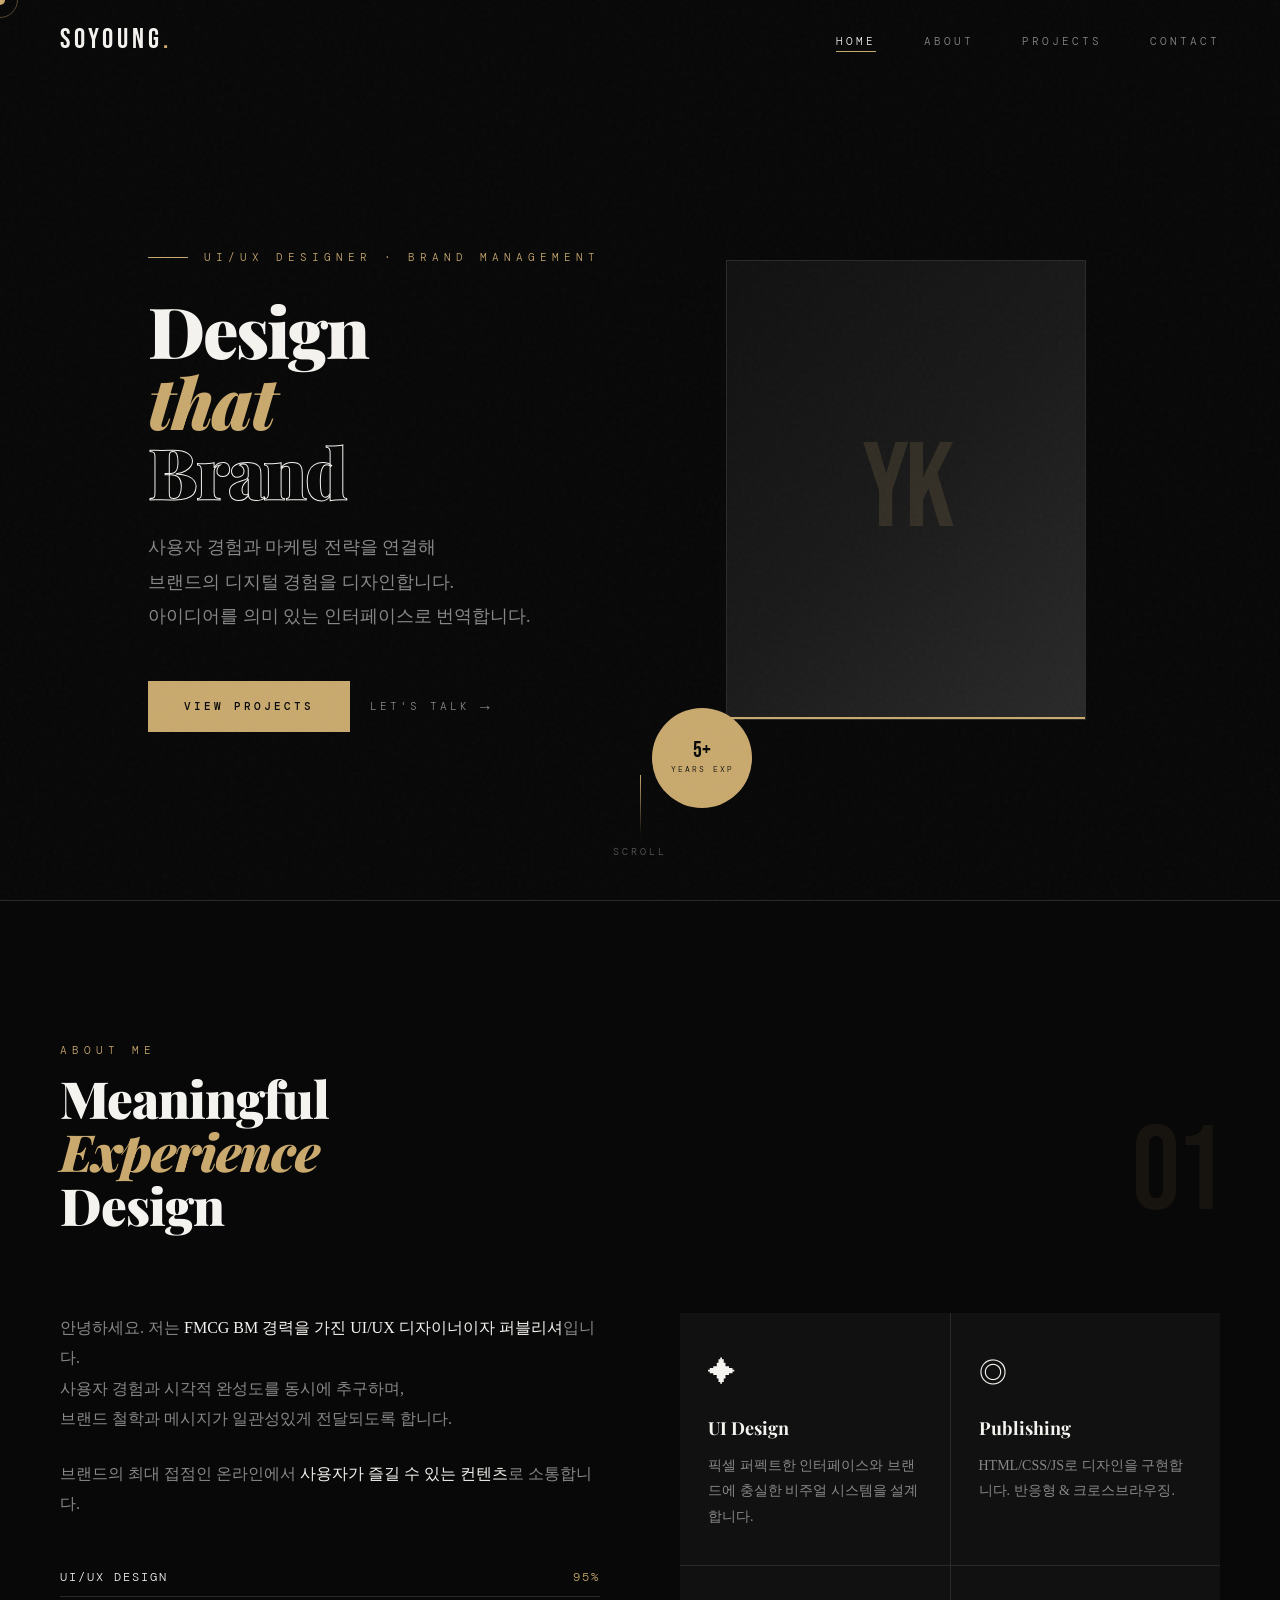
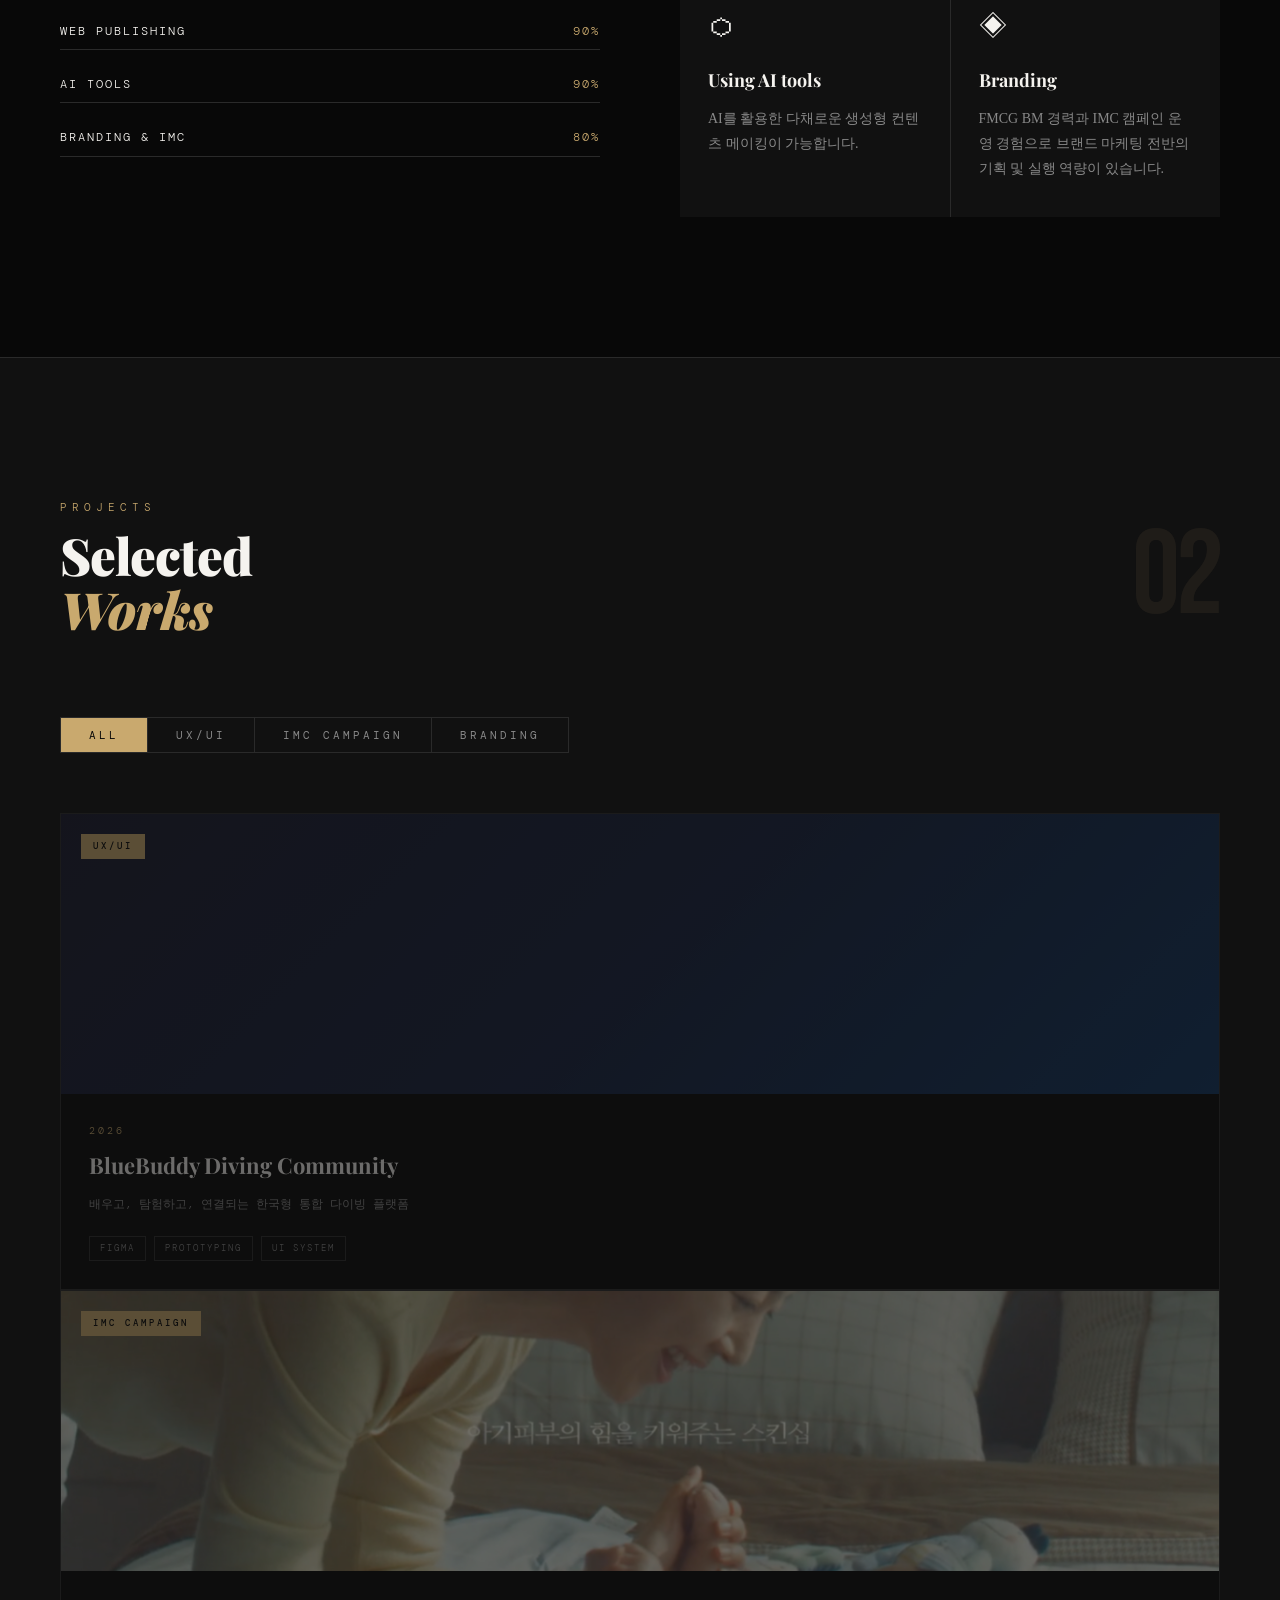
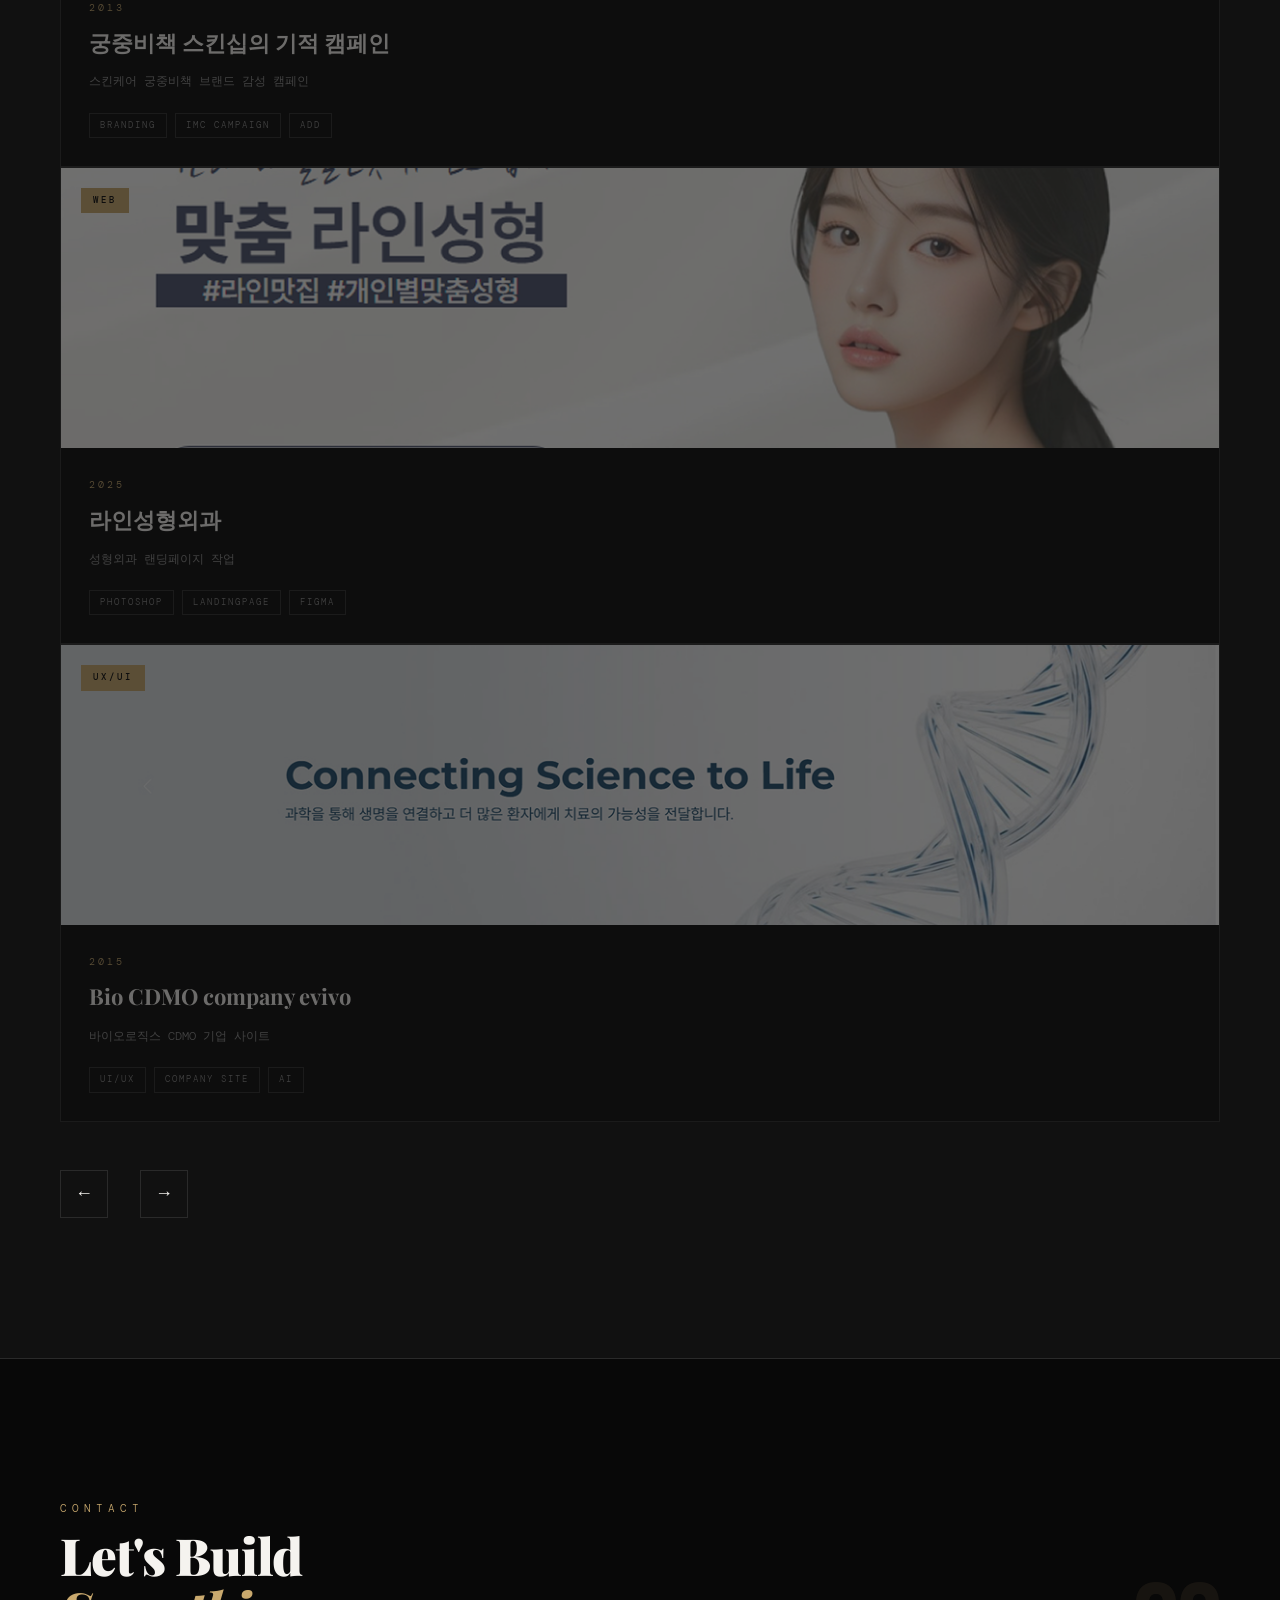
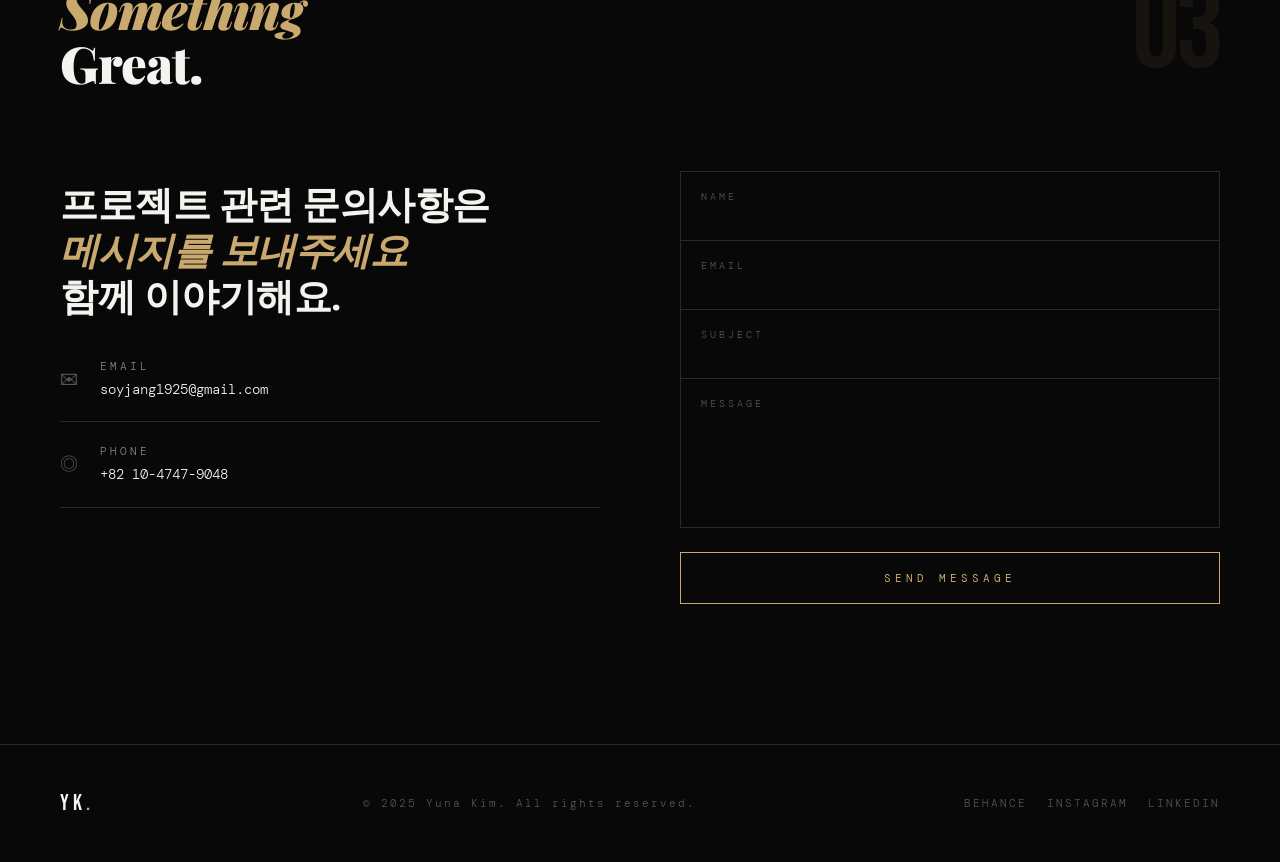
==== index.html @ e3d1dadc "revised" ====
<!DOCTYPE html>
<html lang="ko">
<head>
  <meta charset="UTF-8" />
  <meta name="viewport" content="width=device-width, initial-scale=1.0" />
  <meta name="description" content="UI/UX Designer & Publisher Portfolio — Crafting digital experiences with precision and intent." />
  <title>Soyoung — UI/UX Designer · Brand Manager</title>

  <!-- Fonts -->
  <link rel="preconnect" href="https://fonts.googleapis.com" />
  <link rel="preconnect" href="https://fonts.gstatic.com" crossorigin />
  <link href="https://fonts.googleapis.com/css2?family=Playfair+Display:ital,wght@0,400;0,700;0,900;1,400;1,700&family=DM+Mono:ital,wght@0,300;0,400;0,500;1,300&family=Bebas+Neue&display=swap" rel="stylesheet" />

  <!-- AOS -->
  <link rel="stylesheet" href="https://cdnjs.cloudflare.com/ajax/libs/aos/2.3.4/aos.css" />

  <!-- Swiper -->
  <link rel="stylesheet" href="https://cdnjs.cloudflare.com/ajax/libs/Swiper/11.0.5/swiper-bundle.min.css" />

  <!-- Style -->
  <link rel="stylesheet" href="assets/css/style.css" />
</head>
<body>

  <!-- Cursor -->
  <div class="cursor"></div>
  <div class="cursor-follower"></div>

  <!-- ══════════════════════ NAV ══════════════════════ -->
  <nav class="nav">
    <a href="#home" class="nav-logo">Soyoung<span>.</span></a>

    <ul class="nav-menu">
      <li><a href="#home"     class="nav-link active">Home</a></li>
      <li><a href="#about"    class="nav-link">About</a></li>
      <li><a href="#projects" class="nav-link">Projects</a></li>
      <li><a href="#contact"  class="nav-link">Contact</a></li>
    </ul>

    <button class="nav-toggle" aria-label="메뉴 열기">
      <span></span><span></span><span></span>
    </button>
  </nav>

  <!-- Mobile Nav -->
  <div class="nav-mobile">
    <a href="#home"     class="nav-link">Home</a>
    <a href="#about"    class="nav-link">About</a>
    <a href="#projects" class="nav-link">Projects</a>
    <a href="#contact"  class="nav-link">Contact</a>
  </div>

  <!-- ══════════════════════ HERO ══════════════════════ -->
  <section id="home">
    <div class="container">
      <div class="hero-inner">

        <!-- Copy -->
        <div class="hero-copy">
          <p class="hero-label">UI/UX Designer · Brand Management</p>
          <h1 class="hero-title">
            Design<br>
            <em>that</em><br>
            <span class="outline">Brand</span>
          </h1>
          <p class="hero-desc">
            사용자 경험과 마케팅 전략을 연결해<br>
            브랜드의 디지털 경험을 디자인합니다.<br>
            아이디어를 의미 있는 인터페이스로 번역합니다.
          </p>
          <div class="hero-cta">
            <a href="#projects" class="btn-primary">View Projects</a>
            <a href="#contact"  class="btn-secondary">
              Let's Talk <span class="arrow">→</span>
            </a>
          </div>
        </div>

        <!-- Visual -->
        <div class="hero-visual">
          <div class="hero-frame">
            <div class="hero-img-placeholder">
              YK
              <!-- 실제 사진 사용 시: <img src="assets/images/profile.jpg" alt="Profile"> -->
            </div>
          </div>

          <!-- Stat Card -->
          <!-- <div class="hero-stat">
            <div class="hero-stat-num">
              <span class="counter" data-count="80" data-suffix="+">0+</span>
            </div>
            <div class="hero-stat-label">Projects Done</div>
          </div> -->

          <!-- Badge -->
          <div class="hero-badge">
            <div class="hero-badge-inner">5+</div>
            <div class="hero-badge-sub">Years Exp</div>
          </div>
        </div>

      </div>
    </div>

    <!-- Scroll Indicator -->
    <div class="hero-scroll">
      <div class="scroll-line"></div>
      <span>Scroll</span>
    </div>
  </section>

  <!-- ══════════════════════ ABOUT ══════════════════════ -->
  <section id="about">
    <div class="container">

      <div class="section-header">
        <div>
          <p class="section-label">About Me</p>
          <h2 class="section-title">
            Meaningful<br><em>Experience</em><br>Design
          </h2>
        </div>
        <div class="section-num" aria-hidden="true">01</div>
      </div>

      <div class="about-grid">

        <!-- Text + Skills -->
        <div>
          <div class="about-text" data-aos="fade-up">
            <p>안녕하세요. 저는 <strong> FMCG BM 경력을 가진 UI/UX 디자이너이자 퍼블리셔</strong>입니다. <br>사용자 경험과 시각적 완성도를 동시에 추구하며, <br>브랜드 철학과 메시지가 일관성있게 전달되도록 합니다.</p>
            <p>브랜드의 최대 접점인 온라인에서 <strong>사용자가 즐길 수 있는 컨텐츠</strong>로 소통합니다.</p>
          </div>

          <div class="about-skills" data-aos="fade-up" data-aos-delay="100">
            <div class="skill-item">
              <div class="skill-head">
                <span>UI/UX Design</span>
                <span class="skill-pct">95%</span>
              </div>
              <div class="skill-bar"><div class="skill-fill" data-pct="95"></div></div>
            </div>
            <div class="skill-item">
              <div class="skill-head">
                <span>Web Publishing</span>
                <span class="skill-pct">90%</span>
              </div>
              <div class="skill-bar"><div class="skill-fill" data-pct="90"></div></div>
            </div>
            <div class="skill-item">
              <div class="skill-head">
                <span>AI tools</span>
                <span class="skill-pct">90%</span>
              </div>
              <div class="skill-bar"><div class="skill-fill" data-pct="88"></div></div>
            </div>
            <div class="skill-item">
              <div class="skill-head">
                <span>Branding & IMC</span>
                <span class="skill-pct">80%</span>
              </div>
              <div class="skill-bar"><div class="skill-fill" data-pct="80"></div></div>
            </div>
          </div>
        </div>

        <!-- Cards -->
        <div class="about-cards" data-aos="fade-up" data-aos-delay="200">
          <div class="about-card">
            <div class="about-card-icon">✦</div>
            <div class="about-card-title">UI Design</div>
            <div class="about-card-desc">픽셀 퍼펙트한 인터페이스와 브랜드에 충실한 비주얼 시스템을 설계합니다.</div>
          </div>
          <div class="about-card">
            <div class="about-card-icon">◎</div>
            <div class="about-card-title">Publishing</div>
            <div class="about-card-desc">HTML/CSS/JS로 디자인을 구현합니다. 반응형 & 크로스브라우징.</div>
          </div>
          <div class="about-card">
            <div class="about-card-icon">⬡</div>
            <div class="about-card-title">Using AI tools</div>
            <div class="about-card-desc">AI를 활용한 다채로운 생성형 컨텐츠 메이킹이 가능합니다.</div>
          </div>
          <div class="about-card">
            <div class="about-card-icon">◈</div>
            <div class="about-card-title">Branding</div>
            <div class="about-card-desc">FMCG BM 경력과 IMC 캠페인 운영 경험으로 브랜드 마케팅 전반의 기획 및 실행 역량이 있습니다.</div>
          </div>
        </div>

      </div>
    </div>
  </section>

  <!-- ══════════════════════ PROJECTS ══════════════════════ -->
  <section id="projects">
    <div class="container">

      <div class="section-header">
        <div>
          <p class="section-label">Projects</p>
          <h2 class="section-title">
            Selected<br><em>Works</em>
          </h2>
        </div>
        <div class="section-num" aria-hidden="true">02</div>
      </div>

      <!-- Filter -->
      <div class="projects-filter" data-aos="fade-up">
        <button class="filter-btn active" data-filter="all">All</button>
        <button class="filter-btn" data-filter="ux">UX/UI</button>
        <button class="filter-btn" data-filter="web">IMC Campaign</button>
        <button class="filter-btn" data-filter="brand">Branding</button>
      </div>

      <!-- Swiper -->
      <div class="swiper projects-swiper" data-aos="fade-up" data-aos-delay="100">
        <div class="swiper-wrapper">

          <!-- Project 1 -->
          <div class="swiper-slide">
            <div class="project-card" data-cat="ux">
              <div class="project-thumb">
                <div class="project-thumb-bg" style="background: linear-gradient(135deg, #1a1a2e 0%, #16213e 50%, #0f3460 100%);">
                  <img src="assets/images/image 56.jpg" alt="">
                </div>
                <span class="project-tag">UX/UI</span>
                <div class="project-overlay">
                  <a href="/Bluebuddy.html" class="project-view-btn">View Project</a>
                </div>
              </div>
              <div class="project-info">
                <div class="project-year">2026</div>
                <h3 class="project-title">BlueBuddy Diving Community </h3>
                <p class="project-desc">배우고, 탐험하고, 연결되는 한국형 통합 다이빙 플랫폼</p>
                <div class="project-tags">
                  <span class="project-tech">Figma</span>
                  <span class="project-tech">Prototyping</span>
                  <span class="project-tech">UI System</span>
                </div>
              </div>
            </div>
          </div>

          <!-- Project 2 -->
          <div class="swiper-slide">
            <div class="project-card" data-cat="web">
              <div class="project-thumb">
                <div class="project-thumb-bg" style="background: linear-gradient(135deg, #1a0a00 0%, #3d1a00 50%, #6b3600 100%);">
                  <img src="assets/images/image 57.jpg" alt="">
                </div>
                <span class="project-tag">IMC Campaign</span>
                <div class="project-overlay">
                  <a href="/project-imc.html" class="project-view-btn">View Project</a>
                </div>
              </div>
              <div class="project-info">
                <div class="project-year">2013</div>
                <h3 class="project-title">궁중비책 스킨십의 기적 캠페인</h3>
                <p class="project-desc">스킨케어 궁중비책 브랜드 감성 캠페인</p>
                <div class="project-tags">
                  <span class="project-tech">Branding</span>
                  <span class="project-tech">IMC Campaign</span>
                  <span class="project-tech">ADD</span>
                </div>
              </div>
            </div>
          </div>

          <!-- Project 3 -->
          <div class="swiper-slide">
            <div class="project-card" data-cat="brand">
              <div class="project-thumb">
                <div class="project-thumb-bg" style="background: linear-gradient(135deg, #0a1a0a 0%, #1a3a1a 50%, #2d5a2d 100%);">
                  <img src="/assets/images/og img.jpg" alt="linepsurgery">
                </div>
                <span class="project-tag">web</span>
                <div class="project-overlay">
                  <a href="#" class="project-view-btn">View Project</a>
                </div>
              </div>
              <div class="project-info">
                <div class="project-year">2025</div>
                <h3 class="project-title">라인성형외과</h3>
                <p class="project-desc">성형외과 랜딩페이지 작업</p>
                <div class="project-tags">
                  <span class="project-tech">Photoshop</span>
                  <span class="project-tech">Landingpage</span>
                  <span class="project-tech">Figma</span>
                </div>
              </div>
            </div>
          </div>

          <!-- Project 4 -->
          <div class="swiper-slide">
            <div class="project-card" data-cat="ux">
              <div class="project-thumb">
                <div class="project-thumb-bg" style="background: linear-gradient(135deg, #1a001a 0%, #3a003a 50%, #5c005c 100%);">
                  <img src="/assets/images/image 58.jpg" alt="bioevivo">
                </div>
                <span class="project-tag">UX/UI</span>
                <div class="project-overlay">
                  <a href="/Bioevivo.html" class="project-view-btn">View Project</a>
                </div>
              </div>
              <div class="project-info">
                <div class="project-year">2015</div>
                <h3 class="project-title">Bio CDMO company evivo</h3>
                <p class="project-desc">바이오로직스 CDMO 기업 사이트</p>
                <div class="project-tags">
                  <span class="project-tech">UI/UX</span>
                  <span class="project-tech">Company site</span>
                  <span class="project-tech">AI</span>
                </div>
              </div>
            </div>
          </div>

        </div><!-- /.swiper-wrapper -->
      </div><!-- /.swiper -->

      <!-- Controls -->
      <div class="swiper-controls" data-aos="fade-up">
        <button class="swiper-btn" id="swiper-prev" aria-label="이전">←</button>
        <div class="swiper-pagination-custom"></div>
        <button class="swiper-btn" id="swiper-next" aria-label="다음">→</button>
      </div>

    </div>
  </section>

  <!-- ══════════════════════ CONTACT ══════════════════════ -->
  <section id="contact">
    <div class="container">

      <div class="section-header">
        <div>
          <p class="section-label">Contact</p>
          <h2 class="section-title">
            Let's Build<br><em>Something</em><br>Great.
          </h2>
        </div>
        <div class="section-num" aria-hidden="true">03</div>
      </div>

      <div class="contact-grid">

        <!-- Info -->
        <div class="contact-info" data-aos="fade-up">
          <p class="contact-quote">
            프로젝트 관련 문의사항은<br>
            <em>메시지를 보내주세요</em><br>
            함께 이야기해요. 
          </p>

          <div class="contact-links">
            <a href="mailto:hello@yunakim.kr" class="contact-link-item">
              <span class="contact-link-icon">✉</span>
              <div>
                <div class="contact-link-label">Email</div>
                <div class="contact-link-val">soyjang1925@gmail.com</div>
              </div>
            </a>
            <a href="tel:+821012345678" class="contact-link-item">
              <span class="contact-link-icon">◎</span>
              <div>
                <div class="contact-link-label">Phone</div>
                <div class="contact-link-val">+82 10-4747-9048</div>
              </div>
            </a>
            <!-- <a href="#" class="contact-link-item">
              <span class="contact-link-icon">◈</span>
              <div>
                <div class="contact-link-label">Behance</div>
                <div class="contact-link-val">behance.net/yunakim</div>
              </div>
            </a>
            <a href="#" class="contact-link-item">
              <span class="contact-link-icon">✦</span>
              <div>
                <div class="contact-link-label">LinkedIn</div>
                <div class="contact-link-val">linkedin.com/in/yunakim</div>
              </div>
            </a> -->
          </div>
        </div>

        <!-- Form -->
        <div data-aos="fade-up" data-aos-delay="150">
          <form id="contact-form" class="contact-form" novalidate>
            <div class="form-group">
              <input type="text" id="name" placeholder=" " required />
              <label for="name">Name</label>
            </div>
            <div class="form-group">
              <input type="email" id="email" placeholder=" " required />
              <label for="email">Email</label>
            </div>
            <div class="form-group">
              <input type="text" id="subject" placeholder=" " />
              <label for="subject">Subject</label>
            </div>
            <div class="form-group" style="border-bottom: 1px solid var(--gray);">
              <textarea id="message" placeholder=" " required></textarea>
              <label for="message">Message</label>
            </div>
            <div class="form-submit">
              <button type="submit" class="btn-submit">
                <span>Send Message</span>
              </button>
            </div>
          </form>
        </div>

      </div>
    </div>
  </section>

  <!-- ══════════════════════ FOOTER ══════════════════════ -->
  <footer>
    <div class="footer-logo">YK<span>.</span></div>
    <p class="footer-copy">© 2025 Yuna Kim. All rights reserved.</p>
    <div class="footer-sns">
      <a href="#">Behance</a>
      <a href="#">Instagram</a>
      <a href="#">LinkedIn</a>
    </div>
  </footer>

  <!-- ── Scripts ── -->
  <!-- jQuery -->
  <script src="https://cdnjs.cloudflare.com/ajax/libs/jquery/3.7.1/jquery.min.js"></script>
  <!-- GSAP -->
  <script src="https://cdnjs.cloudflare.com/ajax/libs/gsap/3.12.5/gsap.min.js"></script>
  <script src="https://cdnjs.cloudflare.com/ajax/libs/gsap/3.12.5/ScrollTrigger.min.js"></script>
  <!-- Swiper -->
  <script src="https://cdnjs.cloudflare.com/ajax/libs/Swiper/11.0.5/swiper-bundle.min.js"></script>
  <!-- AOS -->
  <script src="https://cdnjs.cloudflare.com/ajax/libs/aos/2.3.4/aos.js"></script>
  <!-- Main JS -->
  <script src="assets/js/main.js"></script>

</body>
</html>
---- assets/css/style.css ----
/* ================================================
   PORTFOLIO - UI/UX Designer Publisher
   Black Theme | Dark Luxury Aesthetic
   ================================================ */

@import url('https://fonts.googleapis.com/css2?family=Playfair+Display:ital,wght@0,400;0,700;0,900;1,400;1,700&family=DM+Mono:ital,wght@0,300;0,400;0,500;1,300&family=Bebas+Neue&display=swap');

/* ── CSS Variables ── */
:root {
  --black:     #080808;
  --black2:    #111111;
  --black3:    #1a1a1a;
  --gray:      #2a2a2a;
  --gray-mid:  #555555;
  --gray-light:#888888;
  --white:     #f5f3ef;
  --cream:     #e8e2d9;
  --gold:      #c9a96e;
  --gold-dim:  #8a6f45;
  --red:       #c0392b;

  --font-display: 'Bebas Neue', sans-serif;
  --font-serif:   'Playfair Display', serif;
  --font-mono:    'DM Mono', monospace;
  --font-pretendard: 'Pretendard', serif;

  --nav-h:     80px;
  --ease:      cubic-bezier(0.16, 1, 0.3, 1);
  --ease-fast: cubic-bezier(0.4, 0, 0.2, 1);
}

/* ── Reset ── */
*, *::before, *::after { box-sizing: border-box; margin: 0; padding: 0; }
html { scroll-behavior: smooth; font-size: 16px; }
body {
  background: var(--black);
  color: var(--white);
  font-family: var(--font-mono);
  font-weight: 300;
  line-height: 1.7;
  overflow-x: hidden;
  cursor: none;
}
a { text-decoration: none; color: inherit; }
img { display: block; max-width: 100%; }
ul { list-style: none; }

/* ── Custom Cursor ── */
.cursor {
  position: fixed;
  top: 0; left: 0;
  width: 10px; height: 10px;
  background: var(--gold);
  border-radius: 50%;
  pointer-events: none;
  z-index: 9999;
  transform: translate(-50%, -50%);
  transition: transform 0.1s, width 0.3s var(--ease), height 0.3s var(--ease), background 0.3s;
}
.cursor-follower {
  position: fixed;
  top: 0; left: 0;
  width: 36px; height: 36px;
  border: 1px solid rgba(201,169,110,0.4);
  border-radius: 50%;
  pointer-events: none;
  z-index: 9998;
  transform: translate(-50%, -50%);
  transition: transform 0.18s var(--ease), width 0.3s var(--ease), height 0.3s var(--ease);
}
.cursor.expanded { width: 20px; height: 20px; background: var(--gold); mix-blend-mode: difference; }
.cursor-follower.expanded { width: 60px; height: 60px; border-color: var(--gold); }

/* ── Noise Texture Overlay ── */
body::before {
  content: '';
  position: fixed;
  inset: 0;
  background-image: url("data:image/svg+xml,%3Csvg viewBox='0 0 256 256' xmlns='http://www.w3.org/2000/svg'%3E%3Cfilter id='noise'%3E%3CfeTurbulence type='fractalNoise' baseFrequency='0.9' numOctaves='4' stitchTiles='stitch'/%3E%3C/filter%3E%3Crect width='100%25' height='100%25' filter='url(%23noise)' opacity='1'/%3E%3C/svg%3E");
  opacity: 0.025;
  pointer-events: none;
  z-index: 9997;
}

/* ── Scrollbar ── */
::-webkit-scrollbar { width: 3px; }
::-webkit-scrollbar-track { background: var(--black); }
::-webkit-scrollbar-thumb { background: var(--gold-dim); }

/* ============================
   NAVIGATION
   ============================ */
.nav {
  position: fixed;
  top: 0; left: 0; right: 0;
  height: var(--nav-h);
  display: flex;
  align-items: center;
  justify-content: space-between;
  padding: 0 60px;
  z-index: 1000;
  transition: background 0.4s, border-color 0.4s;
}
.nav.scrolled {
  background: rgba(8,8,8,0.92);
  border-bottom: 1px solid var(--gray);
  backdrop-filter: blur(12px);
}
.nav-logo {
  font-family: var(--font-display);
  font-size: 28px;
  letter-spacing: 4px;
  color: var(--white);
  transition: color 0.3s;
}
.nav-logo span { color: var(--gold); }
.nav-logo:hover { color: var(--gold); }

.nav-menu {
  display: flex;
  gap: 48px;
  align-items: center;
}
.nav-link {
  font-family: var(--font-mono);
  font-size: 11px;
  letter-spacing: 3px;
  text-transform: uppercase;
  color: var(--gray-light);
  position: relative;
  transition: color 0.3s;
}
.nav-link::after {
  content: '';
  position: absolute;
  bottom: -4px; left: 0;
  width: 0; height: 1px;
  background: var(--gold);
  transition: width 0.3s var(--ease);
}
.nav-link:hover, .nav-link.active { color: var(--white); }
.nav-link:hover::after, .nav-link.active::after { width: 100%; }

.nav-toggle {
  display: none;
  flex-direction: column;
  gap: 5px;
  cursor: none;
  padding: 8px;
}
.nav-toggle span {
  display: block;
  width: 28px; height: 1px;
  background: var(--white);
  transition: all 0.3s var(--ease);
}
.nav-toggle.open span:nth-child(1) { transform: rotate(45deg) translate(4px, 4px); }
.nav-toggle.open span:nth-child(2) { opacity: 0; transform: scaleX(0); }
.nav-toggle.open span:nth-child(3) { transform: rotate(-45deg) translate(4px, -4px); }

.nav-mobile {
  display: none;
  position: fixed;
  inset: 0;
  background: var(--black);
  z-index: 999;
  flex-direction: column;
  align-items: center;
  justify-content: center;
  gap: 48px;
}
.nav-mobile.open { display: flex; }
.nav-mobile .nav-link {
  font-family: var(--font-display);
  font-size: 48px;
  letter-spacing: 6px;
  color: var(--white);
}
.nav-mobile .nav-link:hover { color: var(--gold); }
.nav-mobile .nav-link::after { height: 2px; }

/* ============================
   SECTION BASE
   ============================ */
section { position: relative; overflow: hidden; }
.container { max-width: 1280px; margin: 0 auto; padding: 0 60px; }

/* ============================
   HERO
   ============================ */
#home {
  min-height: 100vh;
  display: flex;
  align-items: center;
  background: var(--black);
  padding-top: var(--nav-h);
}
.hero-inner {
  display: grid;
  grid-template-columns: 1fr 1fr;
  gap: 80px;
  align-items: center;
  width: 100%;
}
.hero-label {
  font-size: 11px;
  letter-spacing: 5px;
  text-transform: uppercase;
  color: var(--gold);
  margin-bottom: 28px;
  display: flex;
  align-items: center;
  gap: 16px;
}
.hero-label::before {
  content: '';
  display: block;
  width: 40px; height: 1px;
  background: var(--gold);
}
.hero-title {
  font-family: var(--font-serif);
  font-size: clamp(52px, 5.5vw, 88px);
  font-weight: 900;
  line-height: 1.0;
  margin-bottom: 24px;
  letter-spacing: -2px;
}
.hero-title em {
  font-style: italic;
  color: var(--gold);
}
.hero-title .outline {
  -webkit-text-stroke: 1px var(--white);
  color: transparent;
}
.hero-desc {
  font-size: 18px;
  line-height: 1.9;
  color: var(--gray-light);
  margin-bottom: 48px;
  max-width: 420px;
  font-family: pretendard;
}
.hero-cta {
  display: flex;
  gap: 20px;
  align-items: center;
}
.btn-primary {
  display: inline-flex;
  align-items: center;
  gap: 10px;
  padding: 16px 36px;
  background: var(--gold);
  color: var(--black);
  font-family: var(--font-mono);
  font-size: 11px;
  letter-spacing: 3px;
  text-transform: uppercase;
  font-weight: 500;
  transition: background 0.3s, transform 0.3s var(--ease);
}
.btn-primary:hover { background: var(--cream); transform: translateY(-2px); }
.btn-secondary {
  display: inline-flex;
  align-items: center;
  gap: 10px;
  font-family: var(--font-mono);
  font-size: 11px;
  letter-spacing: 3px;
  text-transform: uppercase;
  color: var(--gray-light);
  transition: color 0.3s;
}
.btn-secondary:hover { color: var(--gold); }
.btn-secondary .arrow { font-size: 16px; transition: transform 0.3s var(--ease); }
.btn-secondary:hover .arrow { transform: translateX(6px); }

/* Hero Visual */
.hero-visual {
  position: relative;
  height: 580px;
  display: flex;
  align-items: center;
  justify-content: center;
}
.hero-frame {
  position: relative;
  width: 360px; height: 460px;
  border: 1px solid var(--gray);
}
.hero-frame::before {
  content: '';
  position: absolute;
  top: -12px; right: -12px;
  bottom: 12px; left: 12px;
  border: 1px solid var(--gold-dim);
  z-index: -1;
}
.hero-img-placeholder {
  width: 100%; height: 100%;
  background: linear-gradient(135deg, var(--black2) 0%, var(--black3) 50%, var(--gray) 100%);
  display: flex;
  align-items: center;
  justify-content: center;
  font-family: var(--font-display);
  font-size: 120px;
  letter-spacing: -4px;
  color: rgba(201,169,110,0.15);
  overflow: hidden;
  position: relative;
}
.hero-img-placeholder::after {
  content: '';
  position: absolute;
  bottom: 0; left: 0; right: 0;
  height: 2px;
  background: var(--gold);
}
.hero-badge {
  position: absolute;
  bottom: -28px; left: -28px;
  width: 100px; height: 100px;
  border-radius: 50%;
  background: var(--gold);
  display: flex;
  align-items: center;
  justify-content: center;
  flex-direction: column;
  text-align: center;
  animation: spin 15s linear infinite;
}
.hero-badge-inner {
  font-family: var(--font-display);
  font-size: 22px;
  color: var(--black);
  line-height: 1.1;
}
.hero-badge-sub {
  font-size: 8px;
  letter-spacing: 2px;
  color: var(--black);
  text-transform: uppercase;
  font-family: var(--font-mono);
}
@keyframes spin { to { transform: rotate(360deg); } }

.hero-stat {
  position: absolute;
  top: 40px; right: -30px;
  background: var(--black2);
  border: 1px solid var(--gray);
  padding: 20px 24px;
}
.hero-stat-num {
  font-family: var(--font-display);
  font-size: 36px;
  color: var(--gold);
  line-height: 1;
}
.hero-stat-label {
  font-size: 10px;
  letter-spacing: 2px;
  color: var(--gray-light);
  text-transform: uppercase;
}

.hero-scroll {
  position: absolute;
  bottom: 40px; left: 50%;
  transform: translateX(-50%);
  display: flex;
  flex-direction: column;
  align-items: center;
  gap: 8px;
  font-size: 10px;
  letter-spacing: 3px;
  text-transform: uppercase;
  color: var(--gray-mid);
}
.scroll-line {
  width: 1px; height: 60px;
  background: linear-gradient(to bottom, var(--gold), transparent);
  animation: scrollAnim 1.8s ease-in-out infinite;
}
@keyframes scrollAnim { 0%,100%{opacity:0.2;transform:scaleY(0.5) translateY(-10px)} 50%{opacity:1;transform:scaleY(1) translateY(0)} }

/* ============================
   ABOUT
   ============================ */
#about {
  padding: 140px 0;
  background: var(--black);
  border-top: 1px solid var(--gray);
}
.section-header {
  display: flex;
  align-items: flex-end;
  justify-content: space-between;
  margin-bottom: 80px;
}
.section-label {
  font-size: 11px;
  letter-spacing: 5px;
  text-transform: uppercase;
  color: var(--gold);
  margin-bottom: 12px;
}
.section-title {
  font-family: var(--font-serif);
  font-size: clamp(40px, 4vw, 64px);
  font-weight: 900;
  line-height: 1.05;
  letter-spacing: -1px;
}
.section-title em { font-style: italic; color: var(--gold); }
.section-num {
  font-family: var(--font-display);
  font-size: 120px;
  line-height: 1;
  color: rgba(201,169,110,0.08);
  letter-spacing: -4px;
  user-select: none;
}

.about-grid {
  display: grid;
  grid-template-columns: 1fr 1fr;
  gap: 80px;
  align-items: start;
}
.about-text p {
  font-size: 16px;
  line-height: 1.9;
  color: var(--gray-light);
  margin-bottom: 24px;
  font-family: var(--font-pretendard);
}
.about-text p strong { color: var(--white); font-weight: 400; }

.about-skills {
  margin-top: 48px;
}
.skill-item {
  margin-bottom: 24px;
}
.skill-head {
  display: flex;
  justify-content: space-between;
  margin-bottom: 8px;
  font-size: 12px;
  letter-spacing: 2px;
  text-transform: uppercase;
}
.skill-pct { color: var(--gold); }
.skill-bar {
  height: 1px;
  background: var(--gray);
  position: relative;
}
.skill-fill {
  position: absolute;
  top: 0; left: 0; height: 100%;
  background: var(--gold);
  width: 0;
  transition: width 1.2s var(--ease);
}

.about-cards {
  display: grid;
  grid-template-columns: 1fr 1fr;
  gap: 1px;
  background: var(--gray);
}
.about-card {
  background: var(--black2);
  padding: 36px 28px;
  transition: background 0.3s;
}
.about-card:hover { background: var(--black3); }
.about-card-icon {
  font-size: 28px;
  margin-bottom: 16px;
}
.about-card-title {
  font-family: var(--font-serif);
  font-size: 18px;
  font-weight: 700;
  margin-bottom: 10px;
  color: var(--white);
}
.about-card-desc {
  font-size: 14px;
  color: var(--gray-light);
  line-height: 1.8;
  font-family: pretendard;
}

/* ============================
   PROJECTS
   ============================ */
#projects {
  padding: 140px 0;
  background: var(--black2);
  border-top: 1px solid var(--gray);
}
.projects-filter {
  display: flex;
  gap: 0;
  margin-bottom: 60px;
  border: 1px solid var(--gray);
  width: fit-content;
}
.filter-btn {
  padding: 10px 28px;
  font-family: var(--font-mono);
  font-size: 11px;
  letter-spacing: 3px;
  text-transform: uppercase;
  color: var(--gray-light);
  background: transparent;
  border: none;
  cursor: none;
  transition: all 0.3s;
  border-right: 1px solid var(--gray);
}
.filter-btn:last-child { border-right: none; }
.filter-btn:hover { color: var(--white); background: var(--black3); }
.filter-btn.active { background: var(--gold); color: var(--black); }

/* Swiper Projects */
.projects-swiper {
  overflow: visible !important;
}
.swiper-slide {
  opacity: 0.4;
  transition: opacity 0.5s;
}
.swiper-slide-active,
.swiper-slide-next {
  opacity: 1;
}
.project-card {
  background: var(--black);
  border: 1px solid var(--gray);
  overflow: hidden;
  position: relative;
  /* group: true; */
}
.project-thumb {
  height: 280px;
  position: relative;
  overflow: hidden;
}
.project-thumb-bg {
  width: 100%; height: 100%;
  transition: transform 0.8s var(--ease);
  display: flex;
  align-items: center;
  justify-content: center;
  font-family: var(--font-display);
  font-size: 80px;
  letter-spacing: -2px;
}
.project-card:hover .project-thumb-bg { transform: scale(1.06); }

.project-tag {
  position: absolute;
  top: 20px; left: 20px;
  background: var(--gold);
  color: var(--black);
  font-size: 9px;
  letter-spacing: 3px;
  text-transform: uppercase;
  padding: 5px 12px;
  font-family: var(--font-mono);
  font-weight: 500;
}
.project-overlay {
  position: absolute;
  inset: 0;
  background: rgba(8,8,8,0.85);
  display: flex;
  align-items: center;
  justify-content: center;
  opacity: 0;
  transition: opacity 0.4s;
}
.project-card:hover .project-overlay { opacity: 1; }
.project-view-btn {
  border: 1px solid var(--gold);
  padding: 12px 28px;
  font-size: 10px;
  letter-spacing: 3px;
  text-transform: uppercase;
  color: var(--gold);
  font-family: var(--font-mono);
  transition: all 0.3s;
}
.project-view-btn:hover { background: var(--gold); color: var(--black); }

.project-info {
  padding: 28px;
}
.project-year {
  font-size: 10px;
  letter-spacing: 3px;
  color: var(--gold);
  text-transform: uppercase;
  margin-bottom: 8px;
}
.project-title {
  font-family: var(--font-serif);
  font-size: 22px;
  font-weight: 700;
  margin-bottom: 10px;
  color: var(--white);
}
.project-desc {
  font-size: 12px;
  color: var(--gray-light);
  line-height: 1.8;
  margin-bottom: 20px;
}
.project-tags {
  display: flex;
  gap: 8px;
  flex-wrap: wrap;
}
.project-tech {
  font-size: 9px;
  letter-spacing: 2px;
  text-transform: uppercase;
  padding: 4px 10px;
  border: 1px solid var(--gray);
  color: var(--gray-light);
  font-family: var(--font-mono);
}

/* Swiper Nav */
.swiper-controls {
  display: flex;
  align-items: center;
  gap: 16px;
  margin-top: 48px;
}
.swiper-btn {
  width: 48px; height: 48px;
  border: 1px solid var(--gray);
  background: transparent;
  color: var(--white);
  font-size: 18px;
  display: flex;
  align-items: center;
  justify-content: center;
  cursor: none;
  transition: all 0.3s;
}
.swiper-btn:hover { border-color: var(--gold); color: var(--gold); background: rgba(201,169,110,0.08); }
.swiper-pagination-custom {
  font-family: var(--font-mono);
  font-size: 12px;
  color: var(--gray-light);
}
.swiper-pagination-custom .cur { color: var(--gold); }

/* ============================
   CONTACT
   ============================ */
#contact {
  padding: 140px 0;
  background: var(--black);
  border-top: 1px solid var(--gray);
}
.contact-grid {
  display: grid;
  grid-template-columns: 1fr 1fr;
  gap: 80px;
  align-items: start;
}
.contact-info {
  padding-top: 8px;
}
.contact-quote {
  font-family: var(--font-serif);
  font-size: clamp(28px, 3vw, 44px);
  font-weight: 700;
  line-height: 1.2;
  letter-spacing: -0.5px;
  margin-bottom: 40px;
}
.contact-quote em { font-style: italic; color: var(--gold); }
.contact-links {
  display: flex;
  flex-direction: column;
  gap: 20px;
}
.contact-link-item {
  display: flex;
  align-items: center;
  gap: 16px;
  padding-bottom: 20px;
  border-bottom: 1px solid var(--gray);
  transition: all 0.3s;
}
.contact-link-item:hover { padding-left: 8px; }
.contact-link-item:hover .contact-link-icon { color: var(--gold); }
.contact-link-icon {
  font-size: 18px;
  color: var(--gray-mid);
  transition: color 0.3s;
  width: 24px;
}
.contact-link-label {
  font-size: 11px;
  letter-spacing: 3px;
  text-transform: uppercase;
  color: var(--gray-light);
  margin-bottom: 2px;
}
.contact-link-val {
  font-size: 14px;
  color: var(--white);
}

/* Form */
.contact-form {
  display: flex;
  flex-direction: column;
  gap: 0;
}
.form-group {
  position: relative;
  border: 1px solid var(--gray);
  border-bottom: none;
}
.form-group:last-of-type { border-bottom: 1px solid var(--gray); }
.form-group label {
  position: absolute;
  top: 16px; left: 20px;
  font-size: 10px;
  letter-spacing: 3px;
  text-transform: uppercase;
  color: var(--gray-mid);
  font-family: var(--font-mono);
  pointer-events: none;
  transition: all 0.3s;
}
.form-group input,
.form-group textarea {
  width: 100%;
  padding: 36px 20px 14px;
  background: transparent;
  border: none;
  outline: none;
  color: var(--white);
  font-family: var(--font-mono);
  font-size: 14px;
  font-weight: 300;
  resize: none;
}
.form-group textarea { min-height: 140px; }
.form-group input:focus ~ label,
.form-group input:not(:placeholder-shown) ~ label,
.form-group textarea:focus ~ label,
.form-group textarea:not(:placeholder-shown) ~ label {
  top: 10px;
  font-size: 9px;
  color: var(--gold);
}
.form-group::after {
  content: '';
  position: absolute;
  bottom: 0; left: 0;
  width: 0; height: 1px;
  background: var(--gold);
  transition: width 0.4s var(--ease);
}
.form-group:focus-within::after { width: 100%; }

.form-submit {
  margin-top: 24px;
}
.btn-submit {
  width: 100%;
  padding: 18px;
  background: transparent;
  border: 1px solid var(--gold);
  color: var(--gold);
  font-family: var(--font-mono);
  font-size: 11px;
  letter-spacing: 4px;
  text-transform: uppercase;
  cursor: none;
  transition: all 0.3s var(--ease);
  position: relative;
  overflow: hidden;
}
.btn-submit::before {
  content: '';
  position: absolute;
  inset: 0;
  background: var(--gold);
  transform: scaleX(0);
  transform-origin: left;
  transition: transform 0.4s var(--ease);
  z-index: 0;
}
.btn-submit span { position: relative; z-index: 1; transition: color 0.4s; }
.btn-submit:hover::before { transform: scaleX(1); }
.btn-submit:hover span { color: var(--black); }

/* ============================
   FOOTER
   ============================ */
footer {
  border-top: 1px solid var(--gray);
  padding: 40px 60px;
  display: flex;
  align-items: center;
  justify-content: space-between;
}
.footer-logo {
  font-family: var(--font-display);
  font-size: 22px;
  letter-spacing: 4px;
  color: var(--white);
}
.footer-logo span { color: var(--gold); }
.footer-copy {
  font-size: 11px;
  color: var(--gray-mid);
  letter-spacing: 2px;
}
.footer-sns {
  display: flex;
  gap: 20px;
}
.footer-sns a {
  font-size: 11px;
  letter-spacing: 2px;
  text-transform: uppercase;
  color: var(--gray-mid);
  transition: color 0.3s;
}
.footer-sns a:hover { color: var(--gold); }

/* ============================
   AOS OVERRIDES
   ============================ */
[data-aos] { pointer-events: none; }
[data-aos].aos-animate { pointer-events: auto; }

/* ============================
   RESPONSIVE
   ============================ */
@media (max-width: 1024px) {
  .container { padding: 0 40px; }
  .hero-inner { gap: 40px; }
  .hero-visual { height: 480px; }
  .hero-frame { width: 300px; height: 380px; }
}

@media (max-width: 768px) {
  :root { --nav-h: 64px; }
  .nav { padding: 0 24px; }
  .nav-menu { display: none; }
  .nav-toggle { display: flex; }

  .container { padding: 0 24px; }

  .hero-inner { grid-template-columns: 1fr; gap: 60px; }
  .hero-visual { height: auto; justify-content: flex-start; }
  .hero-frame { width: 280px; height: 360px; }
  .hero-stat { right: 0; }

  #about { padding: 80px 0; }
  .about-grid { grid-template-columns: 1fr; gap: 48px; }
  .about-cards { grid-template-columns: 1fr; }
  .section-header { flex-direction: column; align-items: flex-start; gap: 0; }
  .section-num { display: none; }

  #projects { padding: 80px 0; }

  #contact { padding: 80px 0; }
  .contact-grid { grid-template-columns: 1fr; gap: 48px; }

  footer { flex-direction: column; gap: 20px; text-align: center; padding: 32px 24px; }

  body { cursor: auto; }
  .cursor, .cursor-follower { display: none; }
}

@media (max-width: 480px) {
  .hero-title { font-size: 44px; }
  .hero-cta { flex-direction: column; align-items: flex-start; }
  .projects-filter { flex-wrap: wrap; }
  .filter-btn { border-right: none; border-bottom: 1px solid var(--gray); }
}
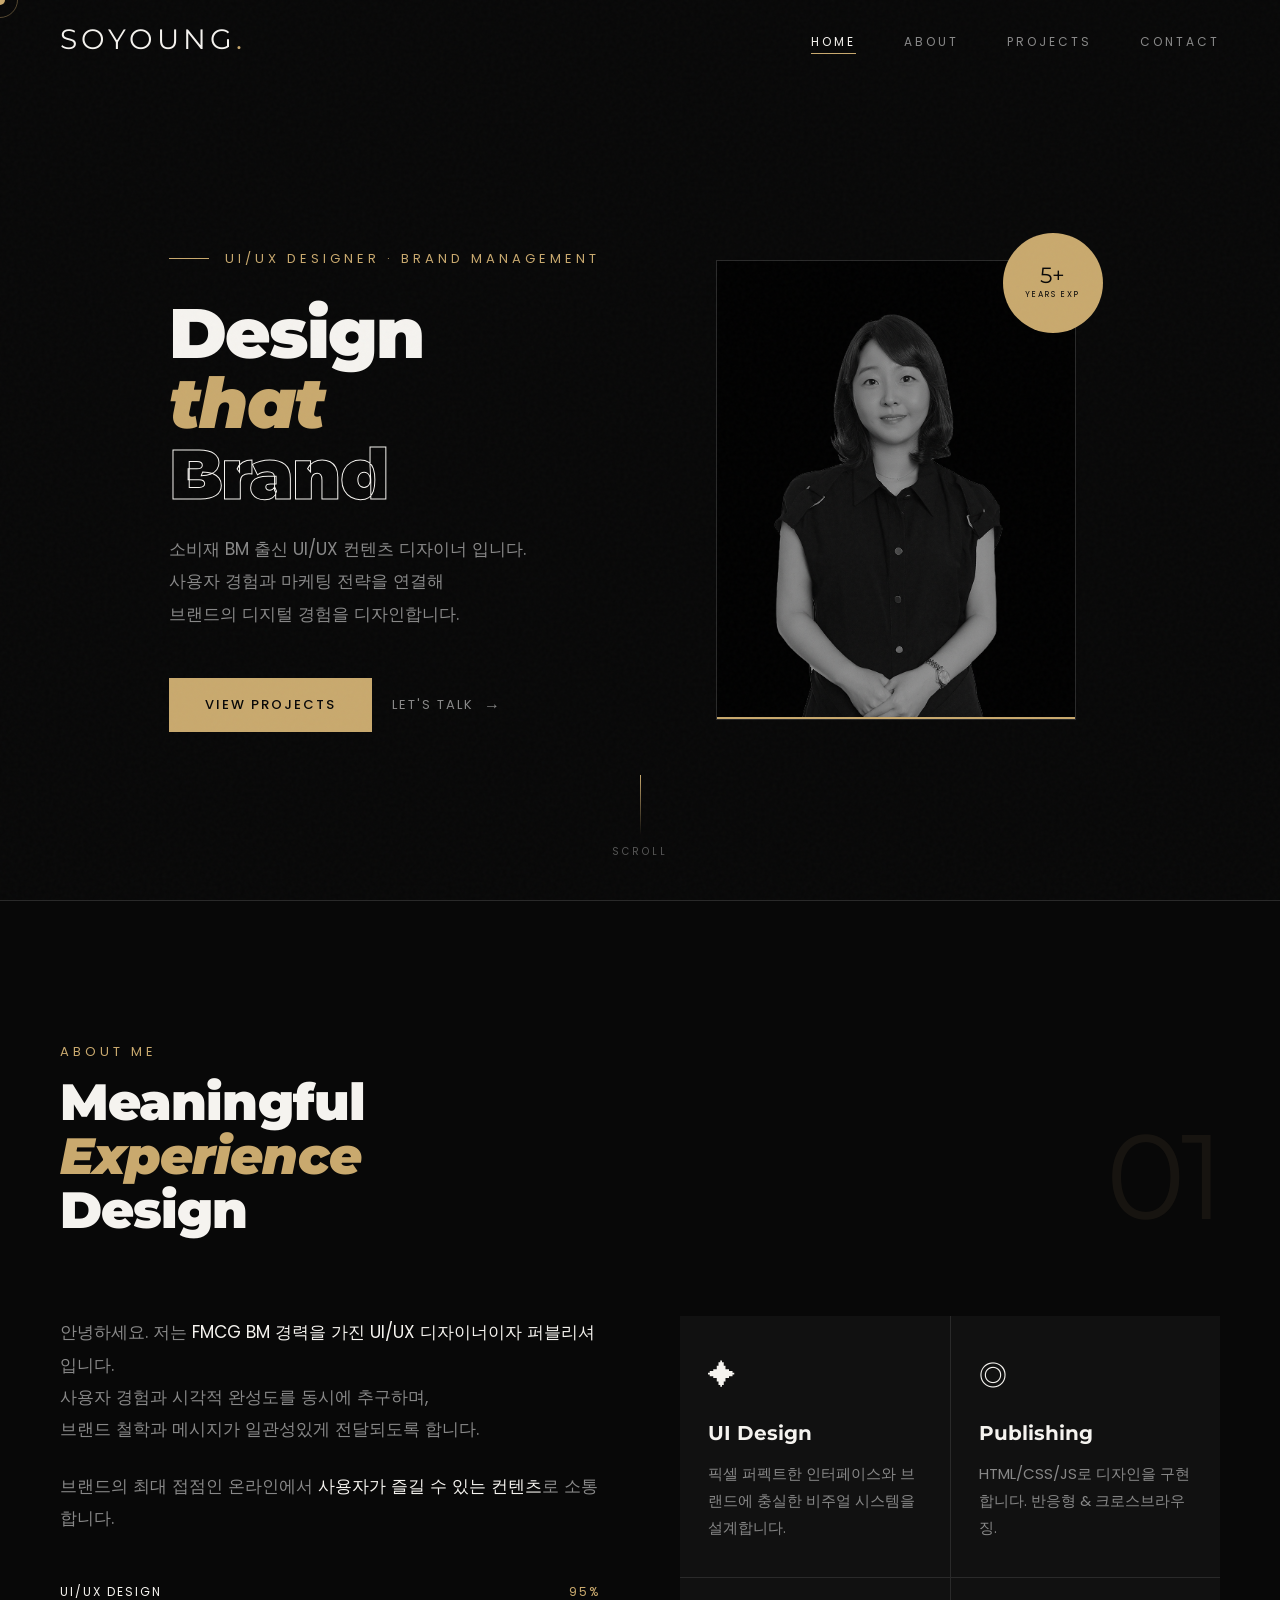
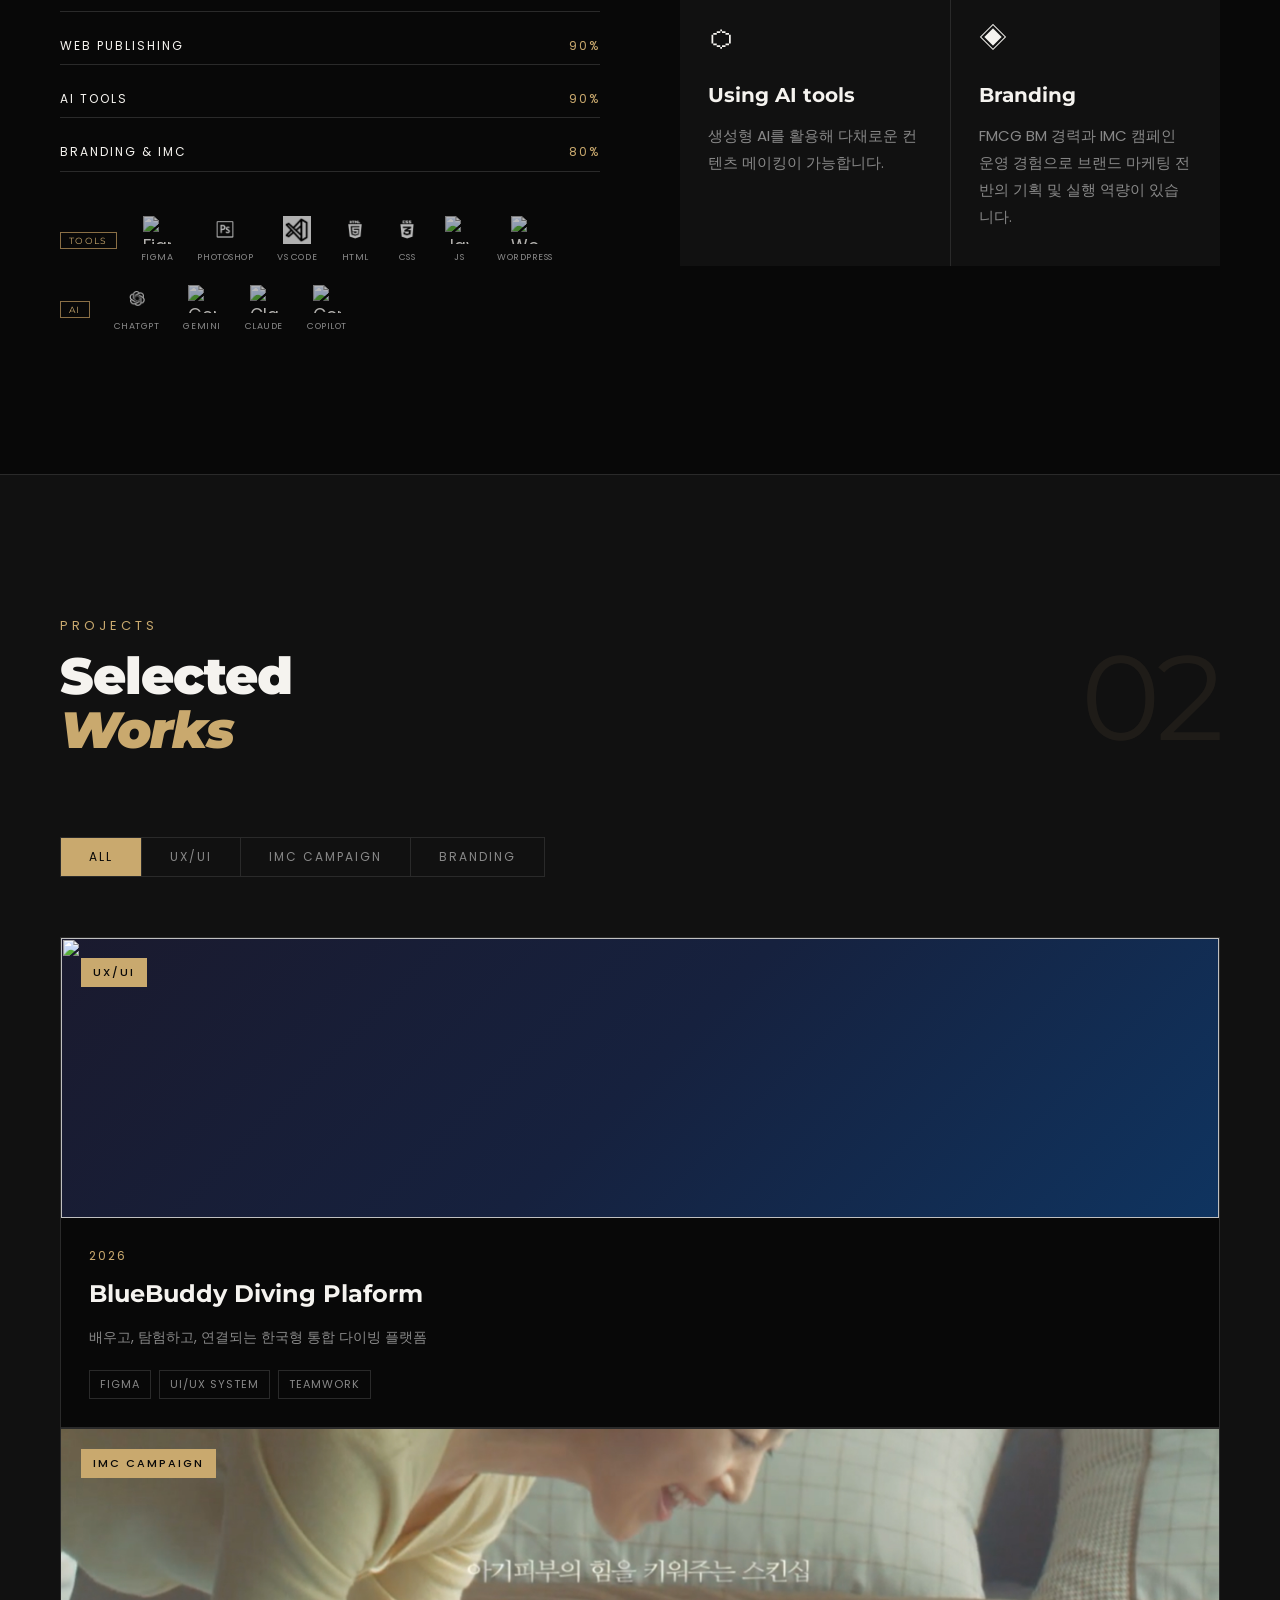
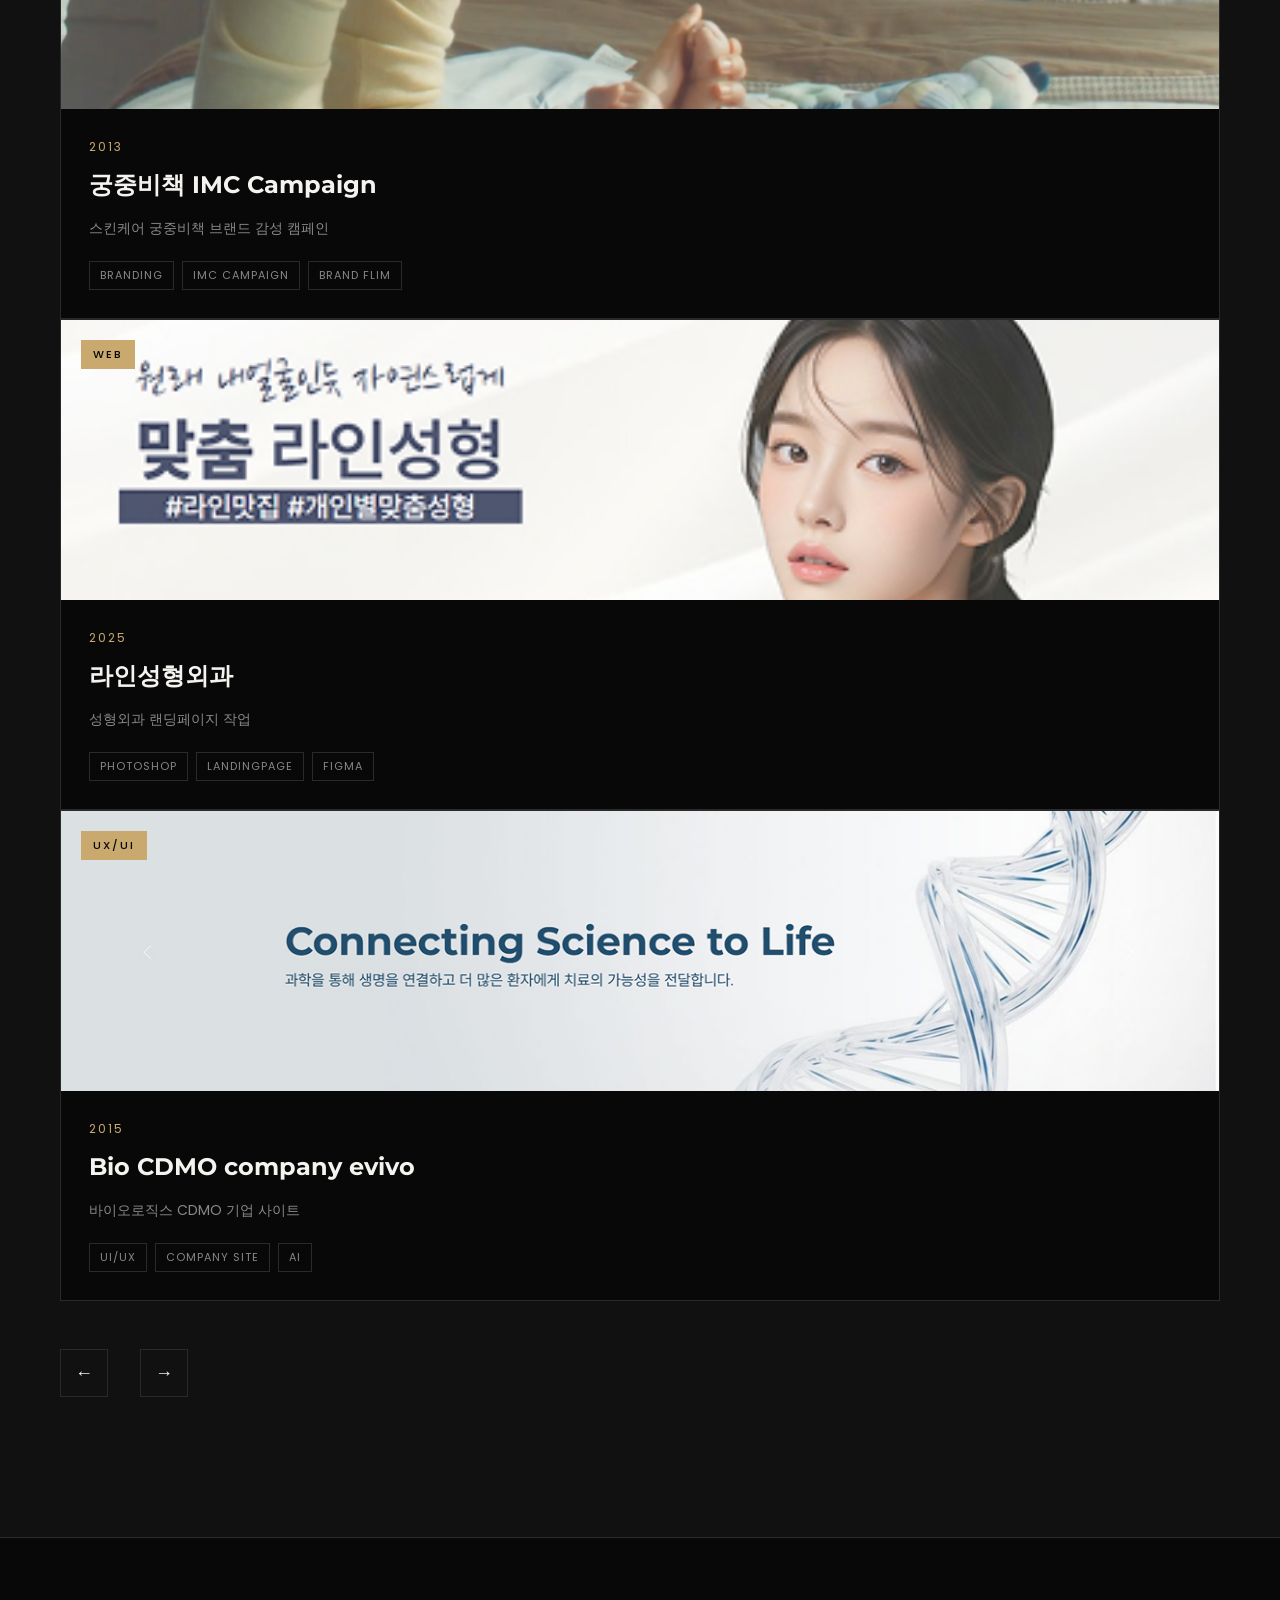
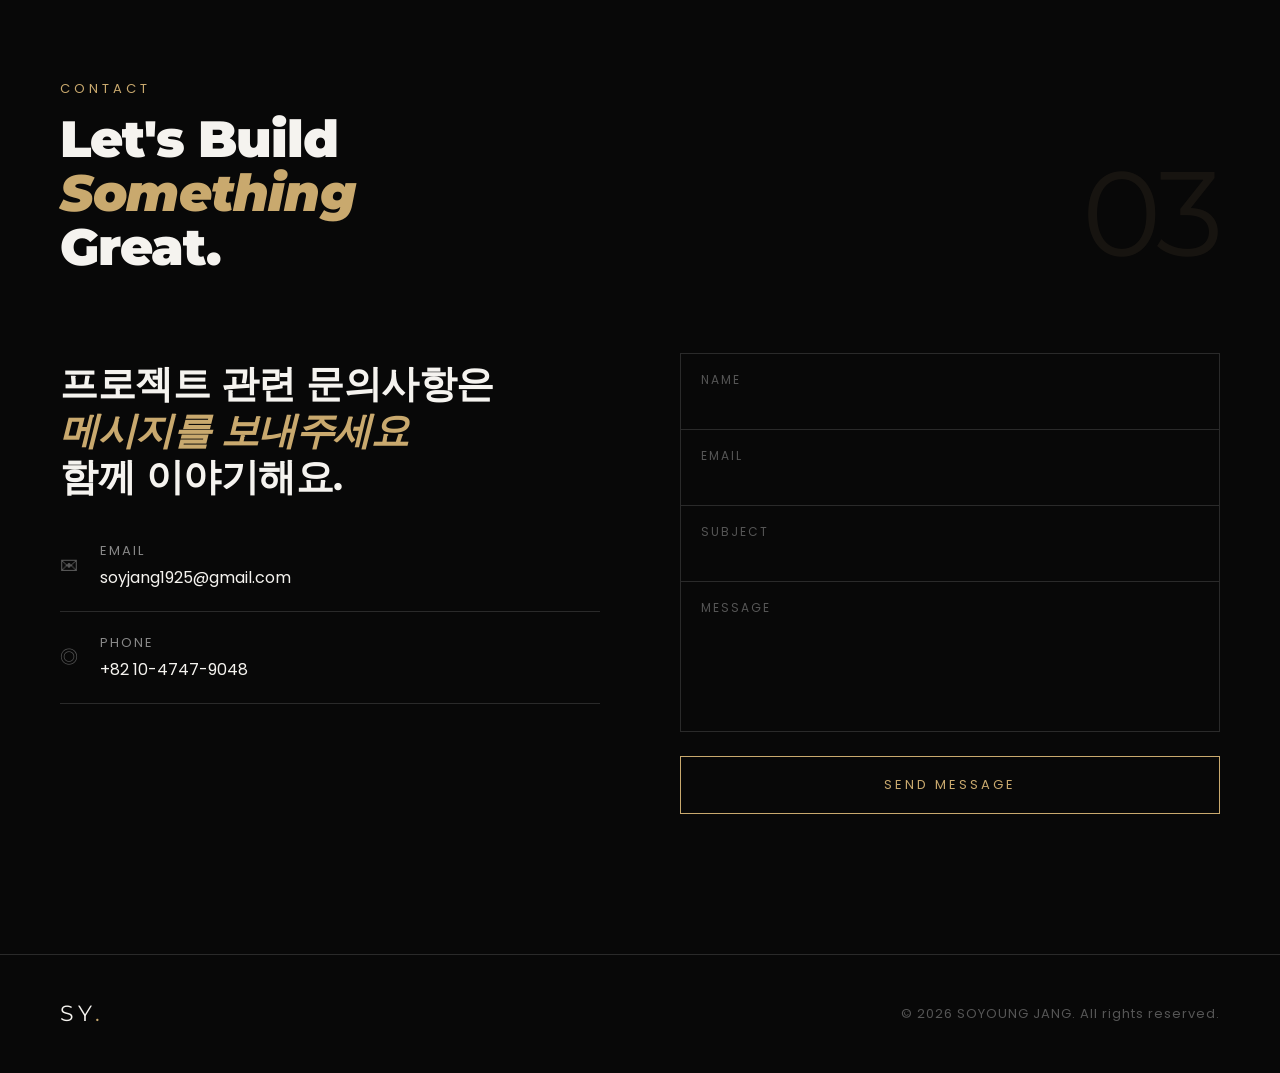
==== commit be55fd78: "revised" ====
--- a/index.html
+++ b/index.html
@@ -4,12 +4,13 @@
   <meta charset="UTF-8" />
   <meta name="viewport" content="width=device-width, initial-scale=1.0" />
   <meta name="description" content="UI/UX Designer & Publisher Portfolio — Crafting digital experiences with precision and intent." />
-  <title>Soyoung — UI/UX Designer · Brand Manager</title>
+  <title>SOYOUNG</title>
 
   <!-- Fonts -->
   <link rel="preconnect" href="https://fonts.googleapis.com" />
   <link rel="preconnect" href="https://fonts.gstatic.com" crossorigin />
-  <link href="https://fonts.googleapis.com/css2?family=Playfair+Display:ital,wght@0,400;0,700;0,900;1,400;1,700&family=DM+Mono:ital,wght@0,300;0,400;0,500;1,300&family=Bebas+Neue&display=swap" rel="stylesheet" />
+  <link href="https://fonts.googleapis.com/css2?family=Montserrat:ital,wght@0,400;0,500;0,700;0,900;1,400;1,700&family=Poppins:ital,wght@0,300;0,400;0,500;0,600;1,300;1,400&display=swap" rel="stylesheet" />
+  <link href="https://cdn.jsdelivr.net/gh/orioncactus/pretendard@v1.3.9/dist/web/variable/pretendardvariable.css" rel="stylesheet" />
 
   <!-- AOS -->
   <link rel="stylesheet" href="https://cdnjs.cloudflare.com/ajax/libs/aos/2.3.4/aos.css" />
@@ -28,7 +29,7 @@
 
   <!-- ══════════════════════ NAV ══════════════════════ -->
   <nav class="nav">
-    <a href="#home" class="nav-logo">Soyoung<span>.</span></a>
+    <a href="#home" class="nav-logo">SOYOUNG<span>.</span></a>
 
     <ul class="nav-menu">
       <li><a href="#home"     class="nav-link active">Home</a></li>
@@ -64,9 +65,9 @@
             <span class="outline">Brand</span>
           </h1>
           <p class="hero-desc">
+            소비재 BM 출신 UI/UX 컨텐츠 디자이너 입니다.<br>
             사용자 경험과 마케팅 전략을 연결해<br>
             브랜드의 디지털 경험을 디자인합니다.<br>
-            아이디어를 의미 있는 인터페이스로 번역합니다.
           </p>
           <div class="hero-cta">
             <a href="#projects" class="btn-primary">View Projects</a>
@@ -80,23 +81,14 @@
         <div class="hero-visual">
           <div class="hero-frame">
             <div class="hero-img-placeholder">
-              YK
-              <!-- 실제 사진 사용 시: <img src="assets/images/profile.jpg" alt="Profile"> -->
-            </div>
-          </div>
-
-          <!-- Stat Card -->
-          <!-- <div class="hero-stat">
-            <div class="hero-stat-num">
-              <span class="counter" data-count="80" data-suffix="+">0+</span>
-            </div>
-            <div class="hero-stat-label">Projects Done</div>
-          </div> -->
-
-          <!-- Badge -->
-          <div class="hero-badge">
-            <div class="hero-badge-inner">5+</div>
-            <div class="hero-badge-sub">Years Exp</div>
+              <img src="/assets/images/image.jpg" alt="Profile">
+            </div>
+
+            <!-- Badge -->
+            <div class="hero-badge">
+              <div class="hero-badge-inner">5+</div>
+              <div class="hero-badge-sub">Years Exp</div>
+            </div>
           </div>
         </div>
 
@@ -163,6 +155,59 @@
               <div class="skill-bar"><div class="skill-fill" data-pct="80"></div></div>
             </div>
           </div>
+
+          <div class="tool-icons" data-aos="fade-up" data-aos-delay="160">
+            <div class="tool-icons-row">
+              <span class="tool-group-label">Tools</span>
+              <div class="tool-icon-item">
+                <img src="https://cdn.simpleicons.org/figma/ffffff" alt="Figma">
+                <span>Figma</span>
+              </div>
+              <div class="tool-icon-item">
+                <img src="assets/images/photoshop.png" alt="Photoshop">
+                <span>Photoshop</span>
+              </div>
+              <div class="tool-icon-item">
+                <img src="assets/images/vscode.png" alt="VS Code">
+                <span>VS Code</span>
+              </div>
+              <div class="tool-icon-item">
+                <img src="assets/images/html.png" alt="HTML">
+                <span>HTML</span>
+              </div>
+              <div class="tool-icon-item">
+                <img src="assets/images/css.png" alt="CSS">
+                <span>CSS</span>
+              </div>
+              <div class="tool-icon-item">
+                <img src="https://cdn.simpleicons.org/javascript/ffffff" alt="JavaScript">
+                <span>JS</span>
+              </div>
+              <div class="tool-icon-item">
+                <img src="https://cdn.simpleicons.org/wordpress/ffffff" alt="WordPress">
+                <span>WordPress</span>
+              </div>
+            </div>
+            <div class="tool-icons-row">
+              <span class="tool-group-label">AI</span>
+              <div class="tool-icon-item">
+                <img src="/assets/images/GPT.png" alt="ChatGPT" width="28" height="28">
+                <span>ChatGPT</span>
+              </div>
+              <div class="tool-icon-item">
+                <img src="https://cdn.simpleicons.org/googlegemini/ffffff" alt="Gemini" width="28" height="28">
+                <span>Gemini</span>
+              </div>
+              <div class="tool-icon-item">
+                <img src="https://cdn.simpleicons.org/claude/ffffff" alt="Claude" width="28" height="28">
+                <span>Claude</span>
+              </div>
+              <div class="tool-icon-item">
+                <img src="https://cdn.simpleicons.org/githubcopilot/ffffff" alt="Copilot" width="28" height="28">
+                <span>Copilot</span>
+              </div>
+            </div>
+          </div>
         </div>
 
         <!-- Cards -->
@@ -180,7 +225,7 @@
           <div class="about-card">
             <div class="about-card-icon">⬡</div>
             <div class="about-card-title">Using AI tools</div>
-            <div class="about-card-desc">AI를 활용한 다채로운 생성형 컨텐츠 메이킹이 가능합니다.</div>
+            <div class="about-card-desc">생성형 AI를 활용해 다채로운 컨텐츠 메이킹이 가능합니다.</div>
           </div>
           <div class="about-card">
             <div class="about-card-icon">◈</div>
@@ -233,12 +278,12 @@
               </div>
               <div class="project-info">
                 <div class="project-year">2026</div>
-                <h3 class="project-title">BlueBuddy Diving Community </h3>
+                <h3 class="project-title">BlueBuddy Diving Plaform </h3>
                 <p class="project-desc">배우고, 탐험하고, 연결되는 한국형 통합 다이빙 플랫폼</p>
                 <div class="project-tags">
                   <span class="project-tech">Figma</span>
-                  <span class="project-tech">Prototyping</span>
-                  <span class="project-tech">UI System</span>
+                  <span class="project-tech">UI/UX System</span>
+                  <span class="project-tech">Teamwork</span>
                 </div>
               </div>
             </div>
@@ -258,12 +303,12 @@
               </div>
               <div class="project-info">
                 <div class="project-year">2013</div>
-                <h3 class="project-title">궁중비책 스킨십의 기적 캠페인</h3>
+                <h3 class="project-title">궁중비책 IMC Campaign</h3>
                 <p class="project-desc">스킨케어 궁중비책 브랜드 감성 캠페인</p>
                 <div class="project-tags">
                   <span class="project-tech">Branding</span>
                   <span class="project-tech">IMC Campaign</span>
-                  <span class="project-tech">ADD</span>
+                  <span class="project-tech">Brand flim</span>
                 </div>
               </div>
             </div>
@@ -274,11 +319,11 @@
             <div class="project-card" data-cat="brand">
               <div class="project-thumb">
                 <div class="project-thumb-bg" style="background: linear-gradient(135deg, #0a1a0a 0%, #1a3a1a 50%, #2d5a2d 100%);">
-                  <img src="/assets/images/og img.jpg" alt="linepsurgery">
+                  <img src="/assets/images/image 63.jpg" alt="linepsurgery">
                 </div>
                 <span class="project-tag">web</span>
                 <div class="project-overlay">
-                  <a href="#" class="project-view-btn">View Project</a>
+                  <a href="/linePsurgery.html" class="project-view-btn">View Project</a>
                 </div>
               </div>
               <div class="project-info">
@@ -421,13 +466,8 @@
 
   <!-- ══════════════════════ FOOTER ══════════════════════ -->
   <footer>
-    <div class="footer-logo">YK<span>.</span></div>
-    <p class="footer-copy">© 2025 Yuna Kim. All rights reserved.</p>
-    <div class="footer-sns">
-      <a href="#">Behance</a>
-      <a href="#">Instagram</a>
-      <a href="#">LinkedIn</a>
-    </div>
+    <div class="footer-logo">SY<span>.</span></div>
+    <p class="footer-copy">© 2026 SOYOUNG JANG. All rights reserved.</p>
   </footer>
 
   <!-- ── Scripts ── -->
--- a/assets/css/style.css
+++ b/assets/css/style.css
@@ -3,7 +3,8 @@
    Black Theme | Dark Luxury Aesthetic
    ================================================ */
 
-@import url('https://fonts.googleapis.com/css2?family=Playfair+Display:ital,wght@0,400;0,700;0,900;1,400;1,700&family=DM+Mono:ital,wght@0,300;0,400;0,500;1,300&family=Bebas+Neue&display=swap');
+@import url('https://fonts.googleapis.com/css2?family=Montserrat:ital,wght@0,400;0,500;0,700;0,900;1,400;1,700&family=Poppins:ital,wght@0,300;0,400;0,500;0,600;1,300;1,400&display=swap');
+@import url('https://cdn.jsdelivr.net/gh/orioncactus/pretendard@v1.3.9/dist/web/variable/pretendardvariable.css');
 
 /* ── CSS Variables ── */
 :root {
@@ -19,10 +20,10 @@
   --gold-dim:  #8a6f45;
   --red:       #c0392b;
 
-  --font-display: 'Bebas Neue', sans-serif;
-  --font-serif:   'Playfair Display', serif;
-  --font-mono:    'DM Mono', monospace;
-  --font-pretendard: 'Pretendard', serif;
+  --font-display: 'Montserrat', sans-serif;
+  --font-serif:   'Montserrat', sans-serif;
+  --font-mono:    'Poppins', sans-serif;
+  --font-pretendard: 'Pretendard', 'Poppins', sans-serif;
 
   --nav-h:     80px;
   --ease:      cubic-bezier(0.16, 1, 0.3, 1);
@@ -31,12 +32,12 @@
 
 /* ── Reset ── */
 *, *::before, *::after { box-sizing: border-box; margin: 0; padding: 0; }
-html { scroll-behavior: smooth; font-size: 16px; }
+html { scroll-behavior: smooth; font-size: 17px; }
 body {
   background: var(--black);
   color: var(--white);
-  font-family: var(--font-mono);
-  font-weight: 300;
+  font-family: 'Poppins', 'Pretendard', sans-serif;
+  font-weight: 400;
   line-height: 1.7;
   overflow-x: hidden;
   cursor: none;
@@ -123,7 +124,7 @@
 }
 .nav-link {
   font-family: var(--font-mono);
-  font-size: 11px;
+  font-size: 12px;
   letter-spacing: 3px;
   text-transform: uppercase;
   color: var(--gray-light);
@@ -147,6 +148,11 @@
   gap: 5px;
   cursor: none;
   padding: 8px;
+  background: none;
+  border: none;
+  outline: none;
+  -webkit-appearance: none;
+  appearance: none;
 }
 .nav-toggle span {
   display: block;
@@ -203,8 +209,8 @@
   width: 100%;
 }
 .hero-label {
-  font-size: 11px;
-  letter-spacing: 5px;
+  font-size: 13px;
+  letter-spacing: 4px;
   text-transform: uppercase;
   color: var(--gold);
   margin-bottom: 28px;
@@ -235,12 +241,12 @@
   color: transparent;
 }
 .hero-desc {
-  font-size: 18px;
+  font-size: 17px;
   line-height: 1.9;
   color: var(--gray-light);
   margin-bottom: 48px;
   max-width: 420px;
-  font-family: pretendard;
+  font-family: var(--font-pretendard);
 }
 .hero-cta {
   display: flex;
@@ -255,8 +261,8 @@
   background: var(--gold);
   color: var(--black);
   font-family: var(--font-mono);
-  font-size: 11px;
-  letter-spacing: 3px;
+  font-size: 13px;
+  letter-spacing: 2px;
   text-transform: uppercase;
   font-weight: 500;
   transition: background 0.3s, transform 0.3s var(--ease);
@@ -267,8 +273,8 @@
   align-items: center;
   gap: 10px;
   font-family: var(--font-mono);
-  font-size: 11px;
-  letter-spacing: 3px;
+  font-size: 13px;
+  letter-spacing: 2px;
   text-transform: uppercase;
   color: var(--gray-light);
   transition: color 0.3s;
@@ -320,7 +326,7 @@
 }
 .hero-badge {
   position: absolute;
-  bottom: -28px; left: -28px;
+  top: -28px; right: -28px;
   width: 100px; height: 100px;
   border-radius: 50%;
   background: var(--gold);
@@ -360,7 +366,7 @@
   line-height: 1;
 }
 .hero-stat-label {
-  font-size: 10px;
+  font-size: 12px;
   letter-spacing: 2px;
   color: var(--gray-light);
   text-transform: uppercase;
@@ -401,8 +407,8 @@
   margin-bottom: 80px;
 }
 .section-label {
-  font-size: 11px;
-  letter-spacing: 5px;
+  font-size: 13px;
+  letter-spacing: 4px;
   text-transform: uppercase;
   color: var(--gold);
   margin-bottom: 12px;
@@ -431,7 +437,7 @@
   align-items: start;
 }
 .about-text p {
-  font-size: 16px;
+  font-size: 17px;
   line-height: 1.9;
   color: var(--gray-light);
   margin-bottom: 24px;
@@ -467,6 +473,53 @@
   transition: width 1.2s var(--ease);
 }
 
+.tool-icons {
+  display: flex;
+  flex-direction: column;
+  gap: 20px;
+  margin-top: 44px;
+}
+.tool-icons-row {
+  display: flex;
+  flex-wrap: wrap;
+  align-items: center;
+  gap: 20px 24px;
+}
+.tool-group-label {
+  font-size: 9px;
+  letter-spacing: 0.15em;
+  text-transform: uppercase;
+  color: var(--gold);
+  border: 1px solid var(--gold-dim);
+  padding: 3px 8px;
+  line-height: 1;
+  font-family: var(--font-display);
+  white-space: nowrap;
+  align-self: center;
+}
+.tool-icon-item {
+  display: flex;
+  flex-direction: column;
+  align-items: center;
+  gap: 6px;
+}
+.tool-icon-item img {
+  display: block;
+  width: 28px;
+  height: 28px;
+  object-fit: contain;
+  opacity: 0.72;
+  transition: opacity 0.2s;
+}
+.tool-icon-item:hover img { opacity: 1; }
+.tool-icon-item span {
+  font-size: 9px;
+  letter-spacing: 0.06em;
+  color: var(--gray-light);
+  text-transform: uppercase;
+  white-space: nowrap;
+}
+
 .about-cards {
   display: grid;
   grid-template-columns: 1fr 1fr;
@@ -485,16 +538,16 @@
 }
 .about-card-title {
   font-family: var(--font-serif);
-  font-size: 18px;
+  font-size: 20px;
   font-weight: 700;
   margin-bottom: 10px;
   color: var(--white);
 }
 .about-card-desc {
-  font-size: 14px;
+  font-size: 15px;
   color: var(--gray-light);
   line-height: 1.8;
-  font-family: pretendard;
+  font-family: var(--font-pretendard);
 }
 
 /* ============================
@@ -515,8 +568,8 @@
 .filter-btn {
   padding: 10px 28px;
   font-family: var(--font-mono);
-  font-size: 11px;
-  letter-spacing: 3px;
+  font-size: 12px;
+  letter-spacing: 2px;
   text-transform: uppercase;
   color: var(--gray-light);
   background: transparent;
@@ -534,12 +587,8 @@
   overflow: visible !important;
 }
 .swiper-slide {
-  opacity: 0.4;
+  opacity: 1;
   transition: opacity 0.5s;
-}
-.swiper-slide-active,
-.swiper-slide-next {
-  opacity: 1;
 }
 .project-card {
   background: var(--black);
@@ -562,6 +611,13 @@
   font-family: var(--font-display);
   font-size: 80px;
   letter-spacing: -2px;
+  overflow: hidden;
+}
+.project-thumb-bg img {
+  width: 100%;
+  height: 100%;
+  object-fit: cover;
+  display: block;
 }
 .project-card:hover .project-thumb-bg { transform: scale(1.06); }
 
@@ -570,8 +626,8 @@
   top: 20px; left: 20px;
   background: var(--gold);
   color: var(--black);
-  font-size: 9px;
-  letter-spacing: 3px;
+  font-size: 11px;
+  letter-spacing: 2px;
   text-transform: uppercase;
   padding: 5px 12px;
   font-family: var(--font-mono);
@@ -591,8 +647,8 @@
 .project-view-btn {
   border: 1px solid var(--gold);
   padding: 12px 28px;
-  font-size: 10px;
-  letter-spacing: 3px;
+  font-size: 12px;
+  letter-spacing: 2px;
   text-transform: uppercase;
   color: var(--gold);
   font-family: var(--font-mono);
@@ -604,21 +660,21 @@
   padding: 28px;
 }
 .project-year {
-  font-size: 10px;
-  letter-spacing: 3px;
+  font-size: 12px;
+  letter-spacing: 2px;
   color: var(--gold);
   text-transform: uppercase;
   margin-bottom: 8px;
 }
 .project-title {
   font-family: var(--font-serif);
-  font-size: 22px;
+  font-size: 24px;
   font-weight: 700;
   margin-bottom: 10px;
   color: var(--white);
 }
 .project-desc {
-  font-size: 12px;
+  font-size: 14px;
   color: var(--gray-light);
   line-height: 1.8;
   margin-bottom: 20px;
@@ -629,8 +685,8 @@
   flex-wrap: wrap;
 }
 .project-tech {
-  font-size: 9px;
-  letter-spacing: 2px;
+  font-size: 11px;
+  letter-spacing: 1px;
   text-transform: uppercase;
   padding: 4px 10px;
   border: 1px solid var(--gray);
@@ -713,14 +769,14 @@
   width: 24px;
 }
 .contact-link-label {
-  font-size: 11px;
-  letter-spacing: 3px;
+  font-size: 13px;
+  letter-spacing: 2px;
   text-transform: uppercase;
   color: var(--gray-light);
   margin-bottom: 2px;
 }
 .contact-link-val {
-  font-size: 14px;
+  font-size: 16px;
   color: var(--white);
 }
 
@@ -739,8 +795,8 @@
 .form-group label {
   position: absolute;
   top: 16px; left: 20px;
-  font-size: 10px;
-  letter-spacing: 3px;
+  font-size: 12px;
+  letter-spacing: 2px;
   text-transform: uppercase;
   color: var(--gray-mid);
   font-family: var(--font-mono);
@@ -756,8 +812,8 @@
   outline: none;
   color: var(--white);
   font-family: var(--font-mono);
-  font-size: 14px;
-  font-weight: 300;
+  font-size: 16px;
+  font-weight: 400;
   resize: none;
 }
 .form-group textarea { min-height: 140px; }
@@ -789,8 +845,8 @@
   border: 1px solid var(--gold);
   color: var(--gold);
   font-family: var(--font-mono);
-  font-size: 11px;
-  letter-spacing: 4px;
+  font-size: 13px;
+  letter-spacing: 3px;
   text-transform: uppercase;
   cursor: none;
   transition: all 0.3s var(--ease);
@@ -829,17 +885,17 @@
 }
 .footer-logo span { color: var(--gold); }
 .footer-copy {
-  font-size: 11px;
+  font-size: 13px;
   color: var(--gray-mid);
-  letter-spacing: 2px;
+  letter-spacing: 1px;
 }
 .footer-sns {
   display: flex;
   gap: 20px;
 }
 .footer-sns a {
-  font-size: 11px;
-  letter-spacing: 2px;
+  font-size: 13px;
+  letter-spacing: 1px;
   text-transform: uppercase;
   color: var(--gray-mid);
   transition: color 0.3s;
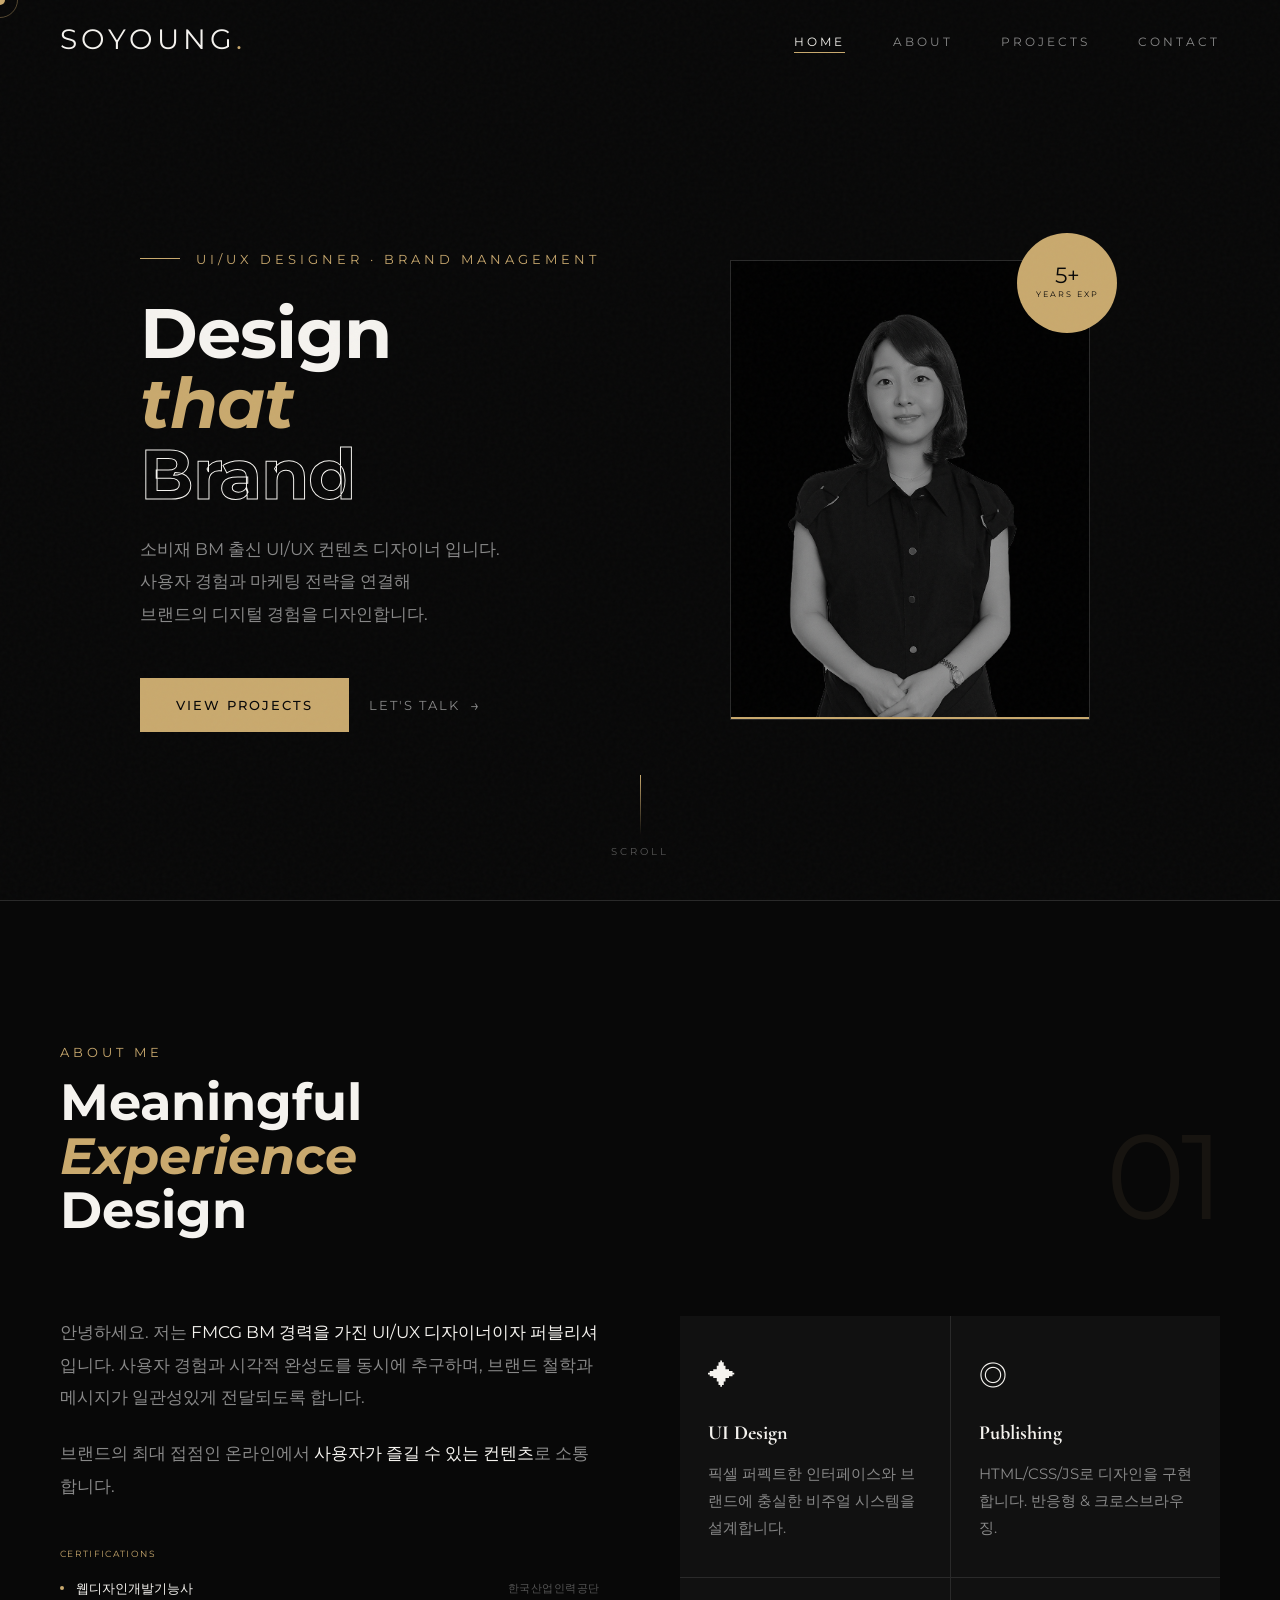
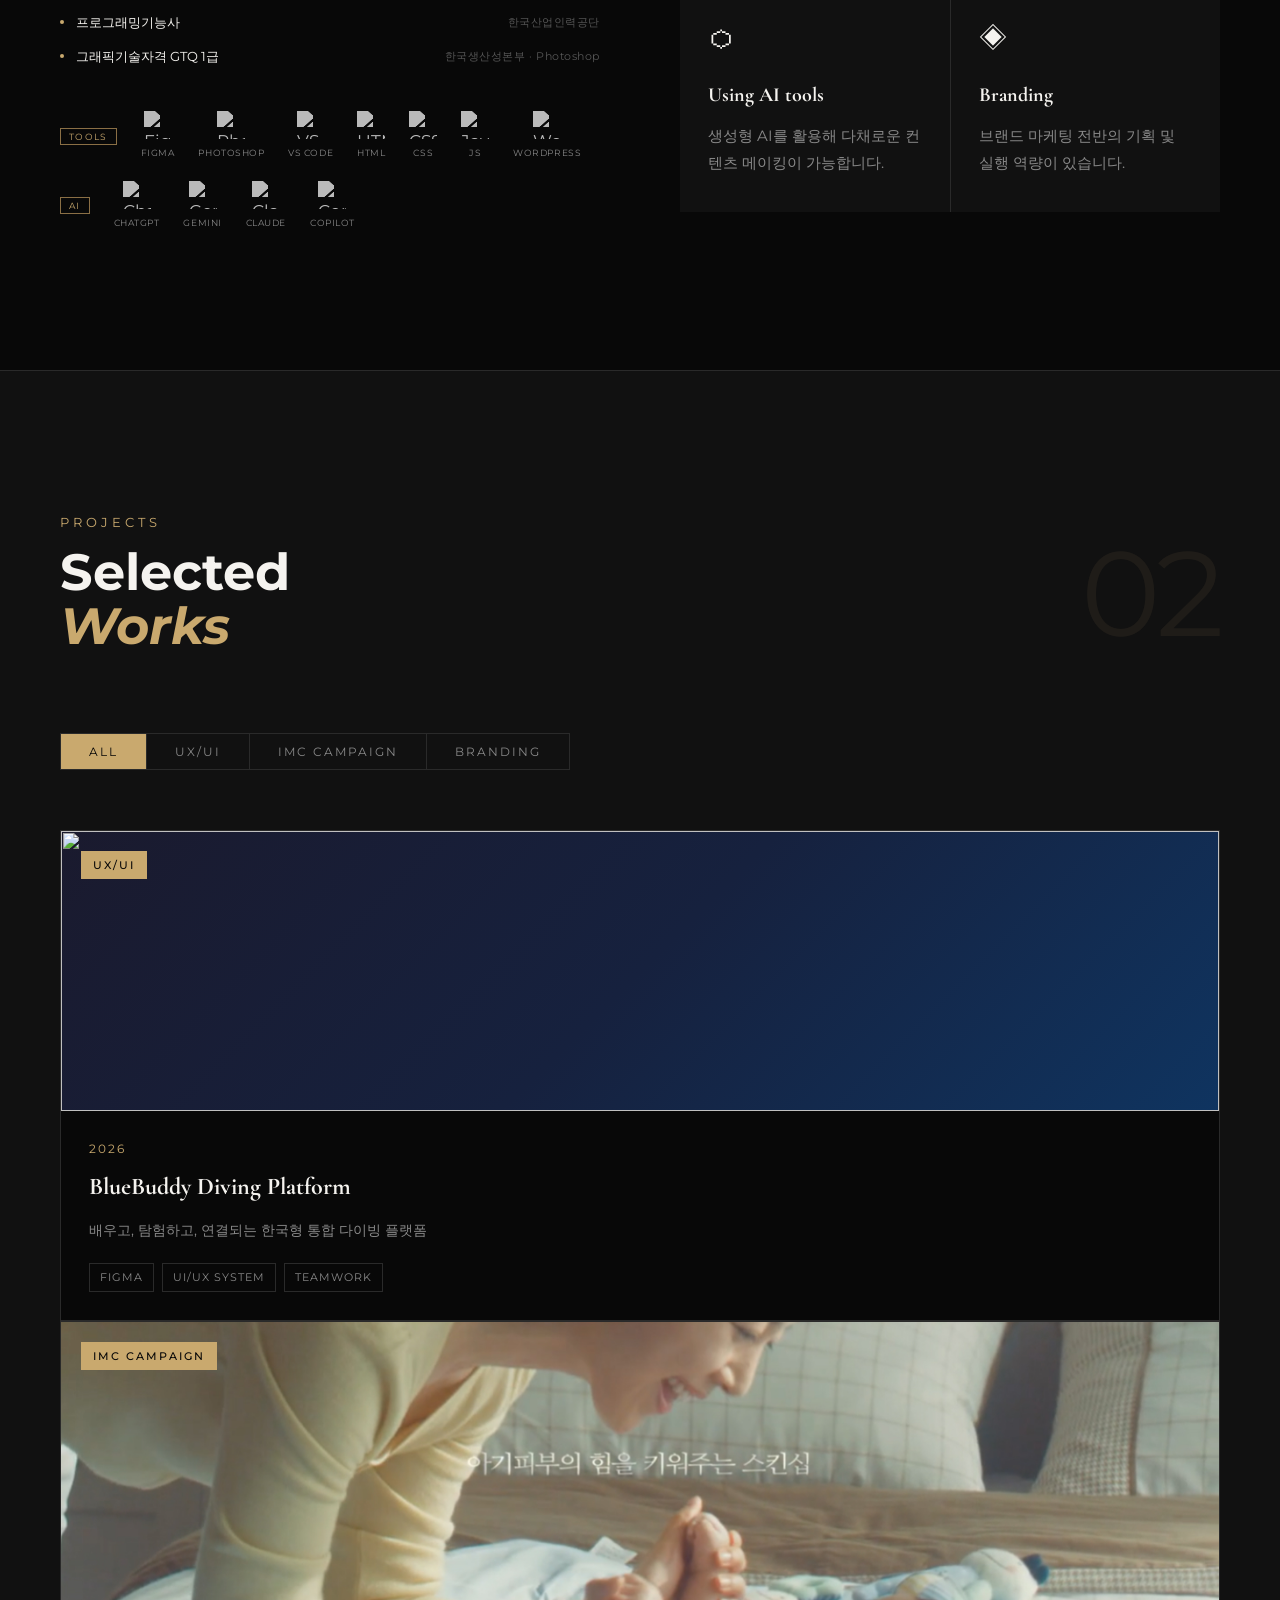
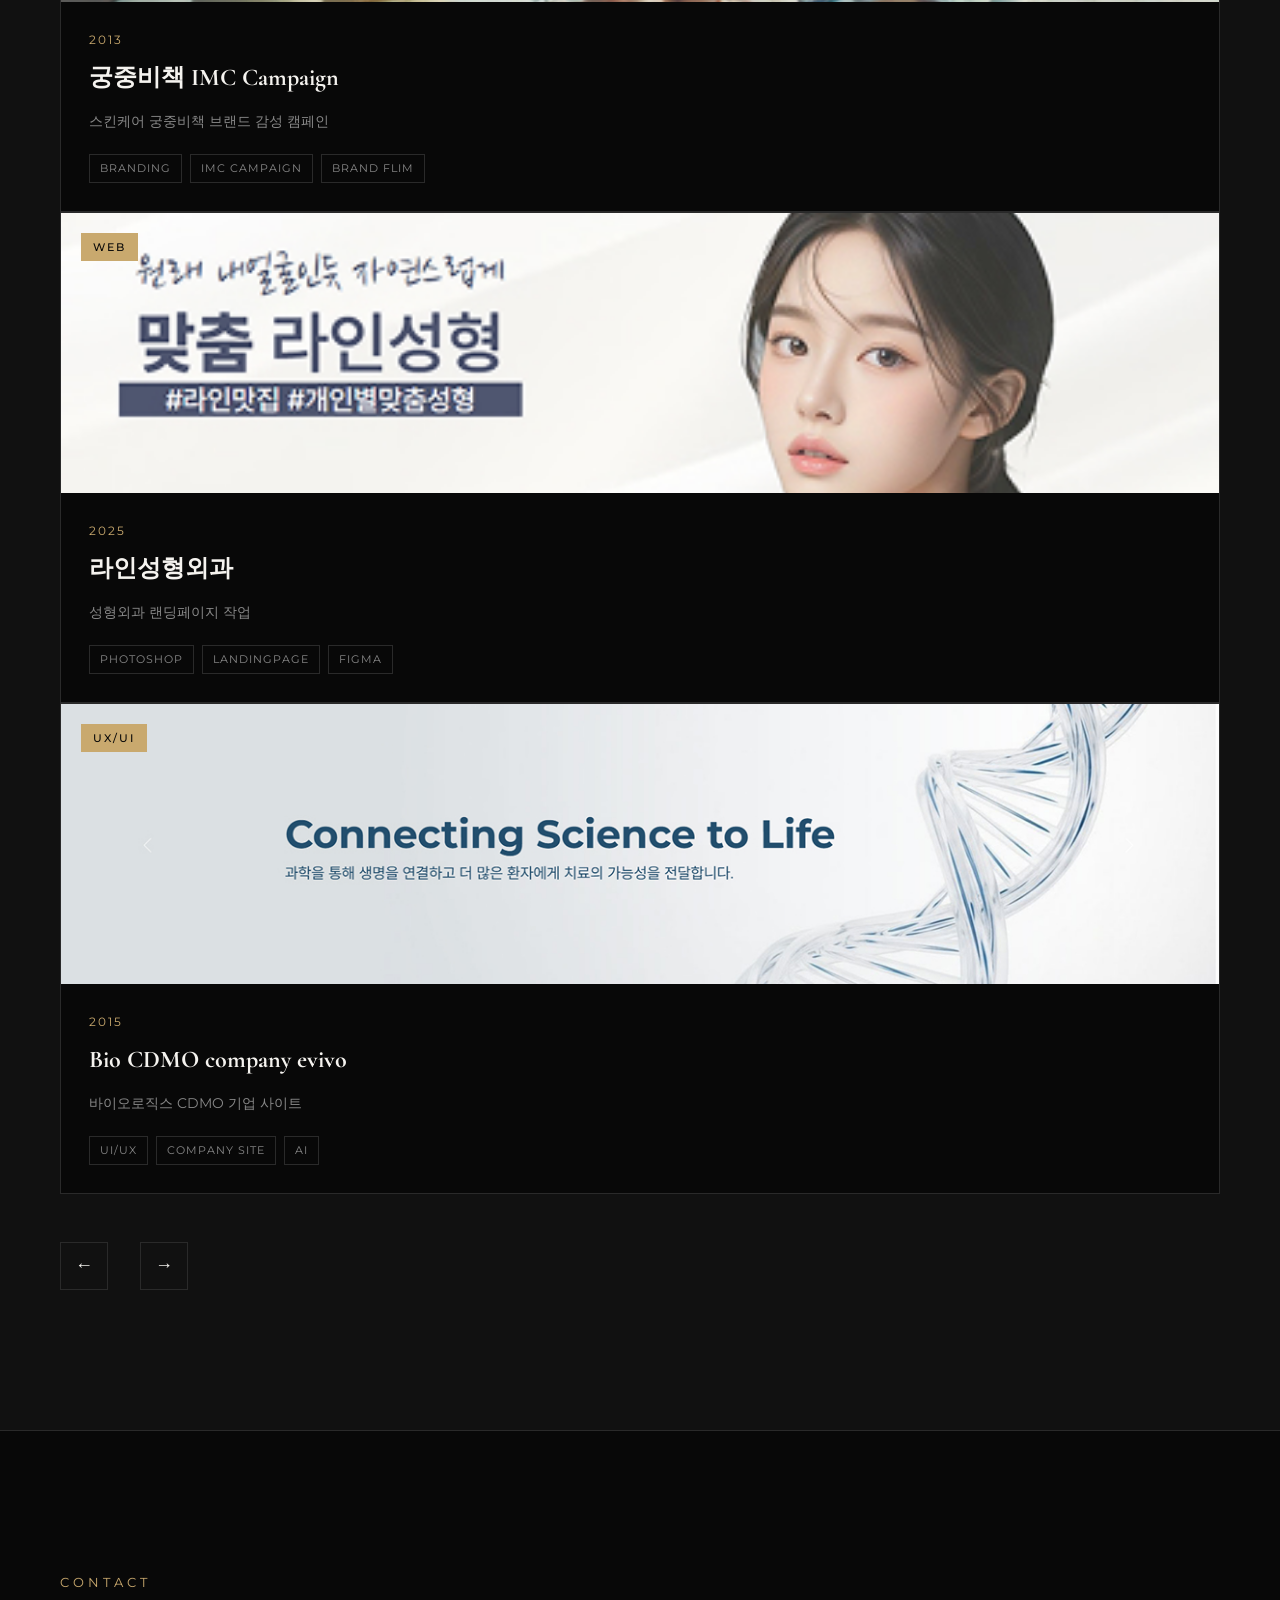
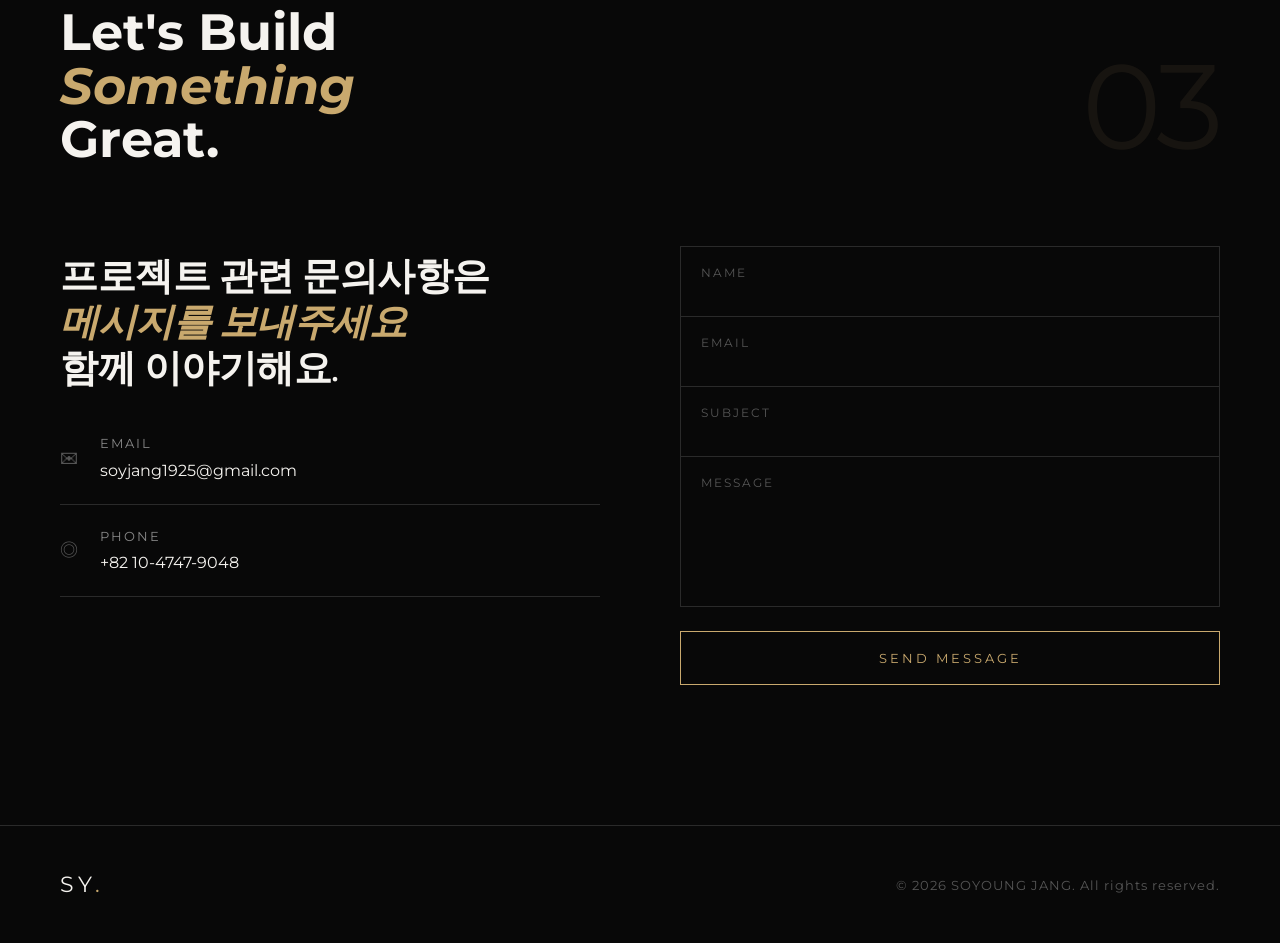
==== commit f1225745: "revised" ====
--- a/index.html
+++ b/index.html
@@ -5,11 +5,27 @@
   <meta name="viewport" content="width=device-width, initial-scale=1.0" />
   <meta name="description" content="UI/UX Designer & Publisher Portfolio — Crafting digital experiences with precision and intent." />
   <title>SOYOUNG</title>
+  <link rel="icon" href="data:image/svg+xml,<svg xmlns='http://www.w3.org/2000/svg' viewBox='0 0 100 100'><rect width='100' height='100' fill='%23080808'/><text y='82' font-size='78' x='50' text-anchor='middle' font-family='Georgia,serif' fill='%23c9a96e'>S</text></svg>" />
+
+  <!-- Open Graph -->
+  <meta property="og:type"        content="website" />
+  <meta property="og:title"       content="SOYOUNG — UI/UX Designer & Publisher" />
+  <meta property="og:description" content="소비재 BM 출신 UI/UX 컨텐츠 디자이너. 사용자 경험과 마케팅 전략을 연결해 브랜드의 디지털 경험을 디자인합니다." />
+  <meta property="og:image"       content="assets/images/og-image.png" />
+  <meta property="og:image:width"  content="1200" />
+  <meta property="og:image:height" content="630" />
+  <meta property="og:locale"      content="ko_KR" />
+
+  <!-- Twitter Card -->
+  <meta name="twitter:card"        content="summary_large_image" />
+  <meta name="twitter:title"       content="SOYOUNG — UI/UX Designer & Publisher" />
+  <meta name="twitter:description" content="소비재 BM 출신 UI/UX 컨텐츠 디자이너. 사용자 경험과 마케팅 전략을 연결해 브랜드의 디지털 경험을 디자인합니다." />
+  <meta name="twitter:image"       content="assets/images/og-image.png" />
 
   <!-- Fonts -->
   <link rel="preconnect" href="https://fonts.googleapis.com" />
   <link rel="preconnect" href="https://fonts.gstatic.com" crossorigin />
-  <link href="https://fonts.googleapis.com/css2?family=Montserrat:ital,wght@0,400;0,500;0,700;0,900;1,400;1,700&family=Poppins:ital,wght@0,300;0,400;0,500;0,600;1,300;1,400&display=swap" rel="stylesheet" />
+  <link href="https://fonts.googleapis.com/css2?family=Cormorant+Garamond:ital,wght@0,300;0,400;0,500;0,600;0,700;1,300;1,400;1,500;1,600;1,700&family=Montserrat:ital,wght@0,400;0,500;0,600;0,700;0,900;1,400;1,700&display=swap" rel="stylesheet" />
   <link href="https://cdn.jsdelivr.net/gh/orioncactus/pretendard@v1.3.9/dist/web/variable/pretendardvariable.css" rel="stylesheet" />
 
   <!-- AOS -->
@@ -121,11 +137,13 @@
         <!-- Text + Skills -->
         <div>
           <div class="about-text" data-aos="fade-up">
-            <p>안녕하세요. 저는 <strong> FMCG BM 경력을 가진 UI/UX 디자이너이자 퍼블리셔</strong>입니다. <br>사용자 경험과 시각적 완성도를 동시에 추구하며, <br>브랜드 철학과 메시지가 일관성있게 전달되도록 합니다.</p>
+            <p>안녕하세요. 저는 <strong> FMCG BM 경력을 가진 UI/UX 디자이너이자 퍼블리셔</strong>입니다. 
+              사용자 경험과 시각적 완성도를 동시에 추구하며, 
+              브랜드 철학과 메시지가 일관성있게 전달되도록 합니다.</p>
             <p>브랜드의 최대 접점인 온라인에서 <strong>사용자가 즐길 수 있는 컨텐츠</strong>로 소통합니다.</p>
           </div>
 
-          <div class="about-skills" data-aos="fade-up" data-aos-delay="100">
+          <!-- <div class="about-skills" data-aos="fade-up" data-aos-delay="100">
             <div class="skill-item">
               <div class="skill-head">
                 <span>UI/UX Design</span>
@@ -154,6 +172,27 @@
               </div>
               <div class="skill-bar"><div class="skill-fill" data-pct="80"></div></div>
             </div>
+          </div> -->
+
+          <div class="about-certs" data-aos="fade-up" data-aos-delay="140">
+            <p class="cert-label">Certifications</p>
+            <ul class="cert-list">
+              <li class="cert-item">
+                <span class="cert-dot"></span>
+                <span class="cert-name">웹디자인개발기능사</span>
+                <span class="cert-org">한국산업인력공단</span>
+              </li>
+              <li class="cert-item">
+                <span class="cert-dot"></span>
+                <span class="cert-name">프로그래밍기능사</span>
+                <span class="cert-org">한국산업인력공단</span>
+              </li>
+              <li class="cert-item">
+                <span class="cert-dot"></span>
+                <span class="cert-name">그래픽기술자격 GTQ 1급</span>
+                <span class="cert-org">한국생산성본부 · Photoshop</span>
+              </li>
+            </ul>
           </div>
 
           <div class="tool-icons" data-aos="fade-up" data-aos-delay="160">
@@ -164,19 +203,19 @@
                 <span>Figma</span>
               </div>
               <div class="tool-icon-item">
-                <img src="assets/images/photoshop.png" alt="Photoshop">
+                <img src="https://cdn.jsdelivr.net/npm/simple-icons@latest/icons/adobephotoshop.svg" alt="Photoshop">
                 <span>Photoshop</span>
               </div>
               <div class="tool-icon-item">
-                <img src="assets/images/vscode.png" alt="VS Code">
+                <img src="https://cdn.jsdelivr.net/npm/simple-icons@latest/icons/visualstudiocode.svg" alt="VS Code">
                 <span>VS Code</span>
               </div>
               <div class="tool-icon-item">
-                <img src="assets/images/html.png" alt="HTML">
+                <img src="https://cdn.simpleicons.org/html5/ffffff" alt="HTML">
                 <span>HTML</span>
               </div>
               <div class="tool-icon-item">
-                <img src="assets/images/css.png" alt="CSS">
+                <img src="https://cdn.jsdelivr.net/npm/simple-icons@latest/icons/css3.svg" alt="CSS">
                 <span>CSS</span>
               </div>
               <div class="tool-icon-item">
@@ -191,19 +230,19 @@
             <div class="tool-icons-row">
               <span class="tool-group-label">AI</span>
               <div class="tool-icon-item">
-                <img src="/assets/images/GPT.png" alt="ChatGPT" width="28" height="28">
+                <img src="https://cdn.jsdelivr.net/npm/simple-icons@latest/icons/openai.svg" alt="ChatGPT">
                 <span>ChatGPT</span>
               </div>
               <div class="tool-icon-item">
-                <img src="https://cdn.simpleicons.org/googlegemini/ffffff" alt="Gemini" width="28" height="28">
+                <img src="https://cdn.simpleicons.org/googlegemini/ffffff" alt="Gemini">
                 <span>Gemini</span>
               </div>
               <div class="tool-icon-item">
-                <img src="https://cdn.simpleicons.org/claude/ffffff" alt="Claude" width="28" height="28">
+                <img src="https://cdn.simpleicons.org/claude/ffffff" alt="Claude">
                 <span>Claude</span>
               </div>
               <div class="tool-icon-item">
-                <img src="https://cdn.simpleicons.org/githubcopilot/ffffff" alt="Copilot" width="28" height="28">
+                <img src="https://cdn.simpleicons.org/githubcopilot/ffffff" alt="Copilot">
                 <span>Copilot</span>
               </div>
             </div>
@@ -230,7 +269,7 @@
           <div class="about-card">
             <div class="about-card-icon">◈</div>
             <div class="about-card-title">Branding</div>
-            <div class="about-card-desc">FMCG BM 경력과 IMC 캠페인 운영 경험으로 브랜드 마케팅 전반의 기획 및 실행 역량이 있습니다.</div>
+            <div class="about-card-desc">브랜드 마케팅 전반의 기획 및 실행 역량이 있습니다.</div>
           </div>
         </div>
 
@@ -278,7 +317,7 @@
               </div>
               <div class="project-info">
                 <div class="project-year">2026</div>
-                <h3 class="project-title">BlueBuddy Diving Plaform </h3>
+                <h3 class="project-title">BlueBuddy Diving Platform </h3>
                 <p class="project-desc">배우고, 탐험하고, 연결되는 한국형 통합 다이빙 플랫폼</p>
                 <div class="project-tags">
                   <span class="project-tech">Figma</span>
--- a/assets/css/style.css
+++ b/assets/css/style.css
@@ -3,7 +3,7 @@
    Black Theme | Dark Luxury Aesthetic
    ================================================ */
 
-@import url('https://fonts.googleapis.com/css2?family=Montserrat:ital,wght@0,400;0,500;0,700;0,900;1,400;1,700&family=Poppins:ital,wght@0,300;0,400;0,500;0,600;1,300;1,400&display=swap');
+@import url('https://fonts.googleapis.com/css2?family=Cormorant+Garamond:ital,wght@0,300;0,400;0,500;0,600;0,700;1,300;1,400;1,500;1,600;1,700&family=Montserrat:ital,wght@0,400;0,500;0,600;0,700;0,900;1,400;1,700&display=swap');
 @import url('https://cdn.jsdelivr.net/gh/orioncactus/pretendard@v1.3.9/dist/web/variable/pretendardvariable.css');
 
 /* ── CSS Variables ── */
@@ -20,10 +20,10 @@
   --gold-dim:  #8a6f45;
   --red:       #c0392b;
 
-  --font-display: 'Montserrat', sans-serif;
-  --font-serif:   'Montserrat', sans-serif;
-  --font-mono:    'Poppins', sans-serif;
-  --font-pretendard: 'Pretendard', 'Poppins', sans-serif;
+  --font-display:    'Montserrat', sans-serif;
+  --font-serif:      'Cormorant Garamond', Georgia, serif;
+  --font-mono:       'Montserrat', sans-serif;
+  --font-pretendard: 'Pretendard', 'Montserrat', sans-serif;
 
   --nav-h:     80px;
   --ease:      cubic-bezier(0.16, 1, 0.3, 1);
@@ -36,7 +36,7 @@
 body {
   background: var(--black);
   color: var(--white);
-  font-family: 'Poppins', 'Pretendard', sans-serif;
+  font-family: 'Pretendard', 'Montserrat', sans-serif;
   font-weight: 400;
   line-height: 1.7;
   overflow-x: hidden;
@@ -225,12 +225,12 @@
   background: var(--gold);
 }
 .hero-title {
-  font-family: var(--font-serif);
+  font-family: var(--font-mono);
   font-size: clamp(52px, 5.5vw, 88px);
-  font-weight: 900;
+  font-weight: 700;
   line-height: 1.0;
   margin-bottom: 24px;
-  letter-spacing: -2px;
+  letter-spacing: -1px;
 }
 .hero-title em {
   font-style: italic;
@@ -414,11 +414,11 @@
   margin-bottom: 12px;
 }
 .section-title {
-  font-family: var(--font-serif);
+  font-family: var(--font-mono);
   font-size: clamp(40px, 4vw, 64px);
-  font-weight: 900;
+  font-weight: 700;
   line-height: 1.05;
-  letter-spacing: -1px;
+  letter-spacing: 0px;
 }
 .section-title em { font-style: italic; color: var(--gold); }
 .section-num {
@@ -473,6 +473,48 @@
   transition: width 1.2s var(--ease);
 }
 
+.about-certs {
+  margin-top: 44px;
+}
+.cert-label {
+  font-size: 9px;
+  letter-spacing: 0.15em;
+  text-transform: uppercase;
+  color: var(--gold);
+  margin-bottom: 16px;
+  font-family: var(--font-mono);
+}
+.cert-list {
+  display: flex;
+  flex-direction: column;
+  gap: 12px;
+}
+.cert-item {
+  display: flex;
+  align-items: center;
+  gap: 12px;
+}
+.cert-dot {
+  width: 4px;
+  height: 4px;
+  border-radius: 50%;
+  background: var(--gold);
+  flex-shrink: 0;
+}
+.cert-name {
+  font-size: 13px;
+  color: var(--white);
+  font-family: var(--font-pretendard);
+  font-weight: 400;
+}
+.cert-org {
+  font-size: 11px;
+  color: var(--gray-mid);
+  font-family: var(--font-mono);
+  letter-spacing: 0.05em;
+  margin-left: auto;
+}
+
 .tool-icons {
   display: flex;
   flex-direction: column;
@@ -508,8 +550,9 @@
   width: 28px;
   height: 28px;
   object-fit: contain;
+  filter: brightness(0) invert(1);
   opacity: 0.72;
-  transition: opacity 0.2s;
+  transition: opacity 0.2s, filter 0.2s;
 }
 .tool-icon-item:hover img { opacity: 1; }
 .tool-icon-item span {
